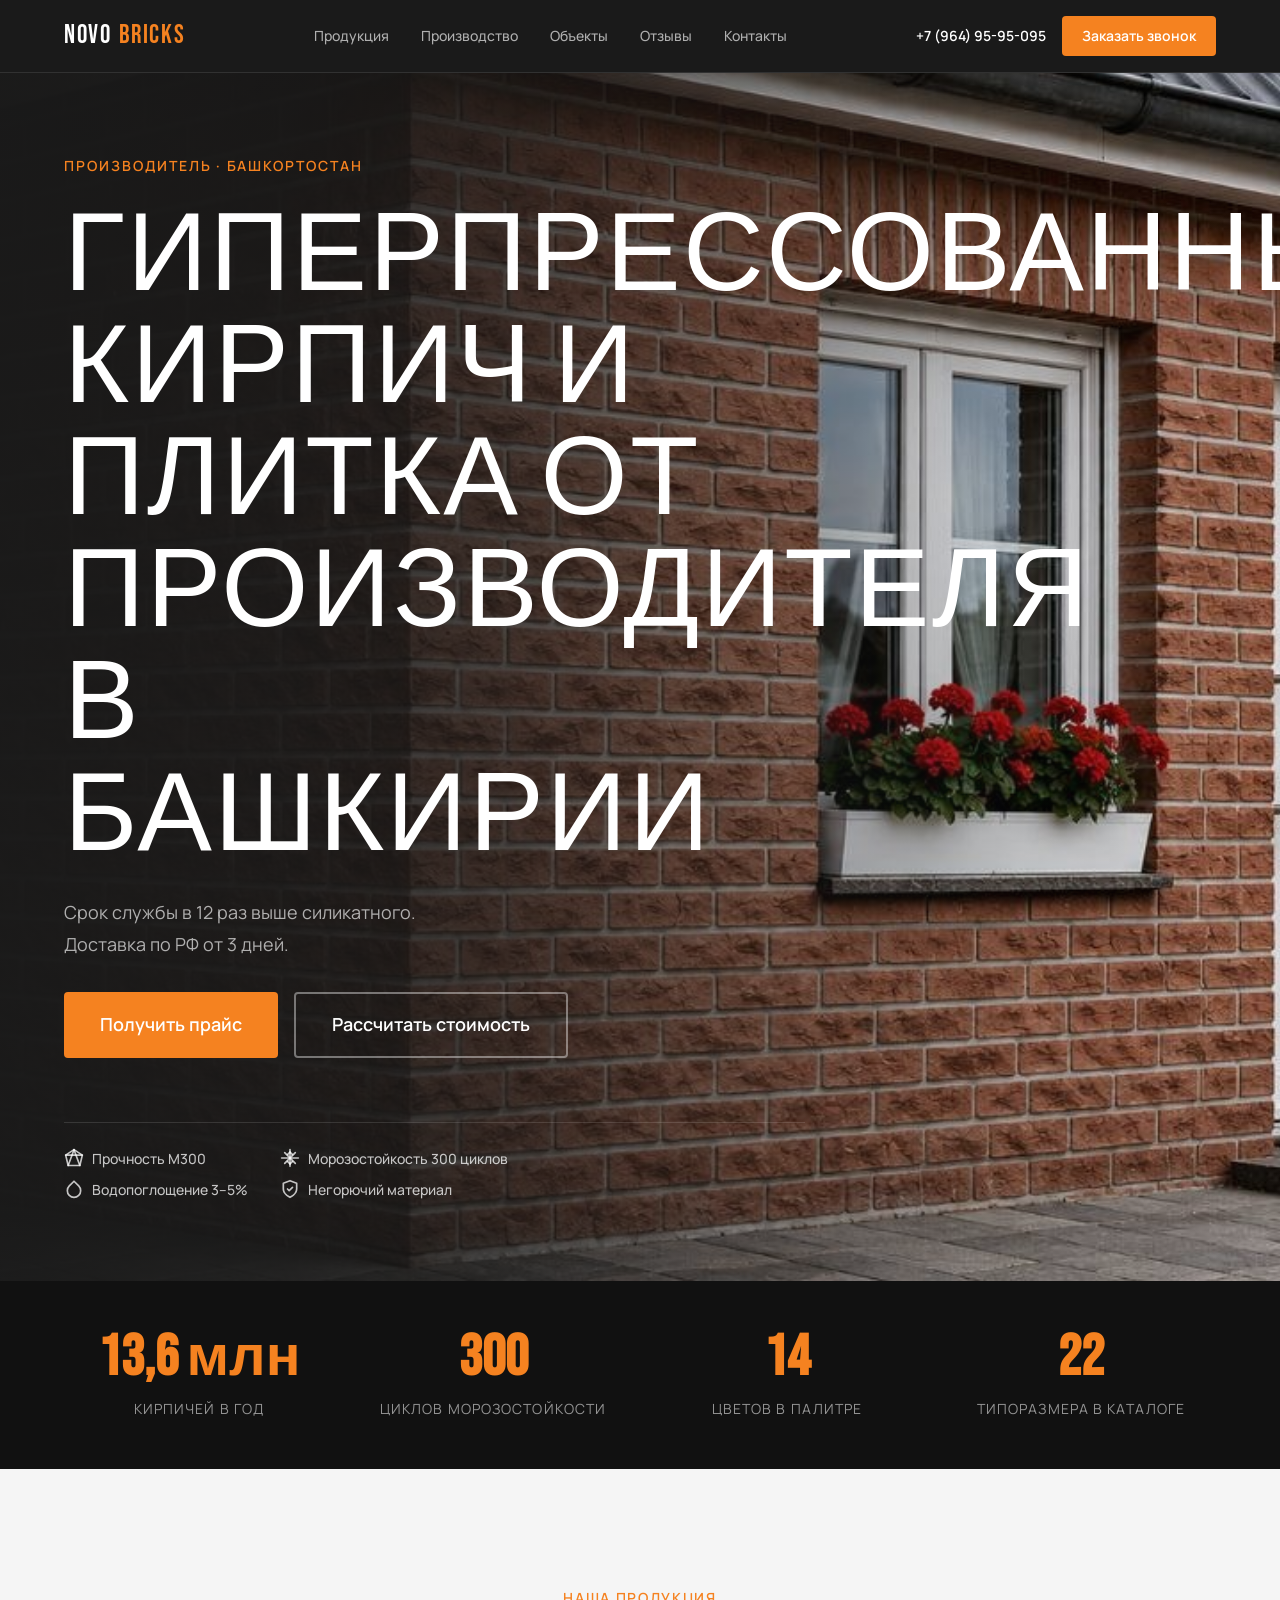
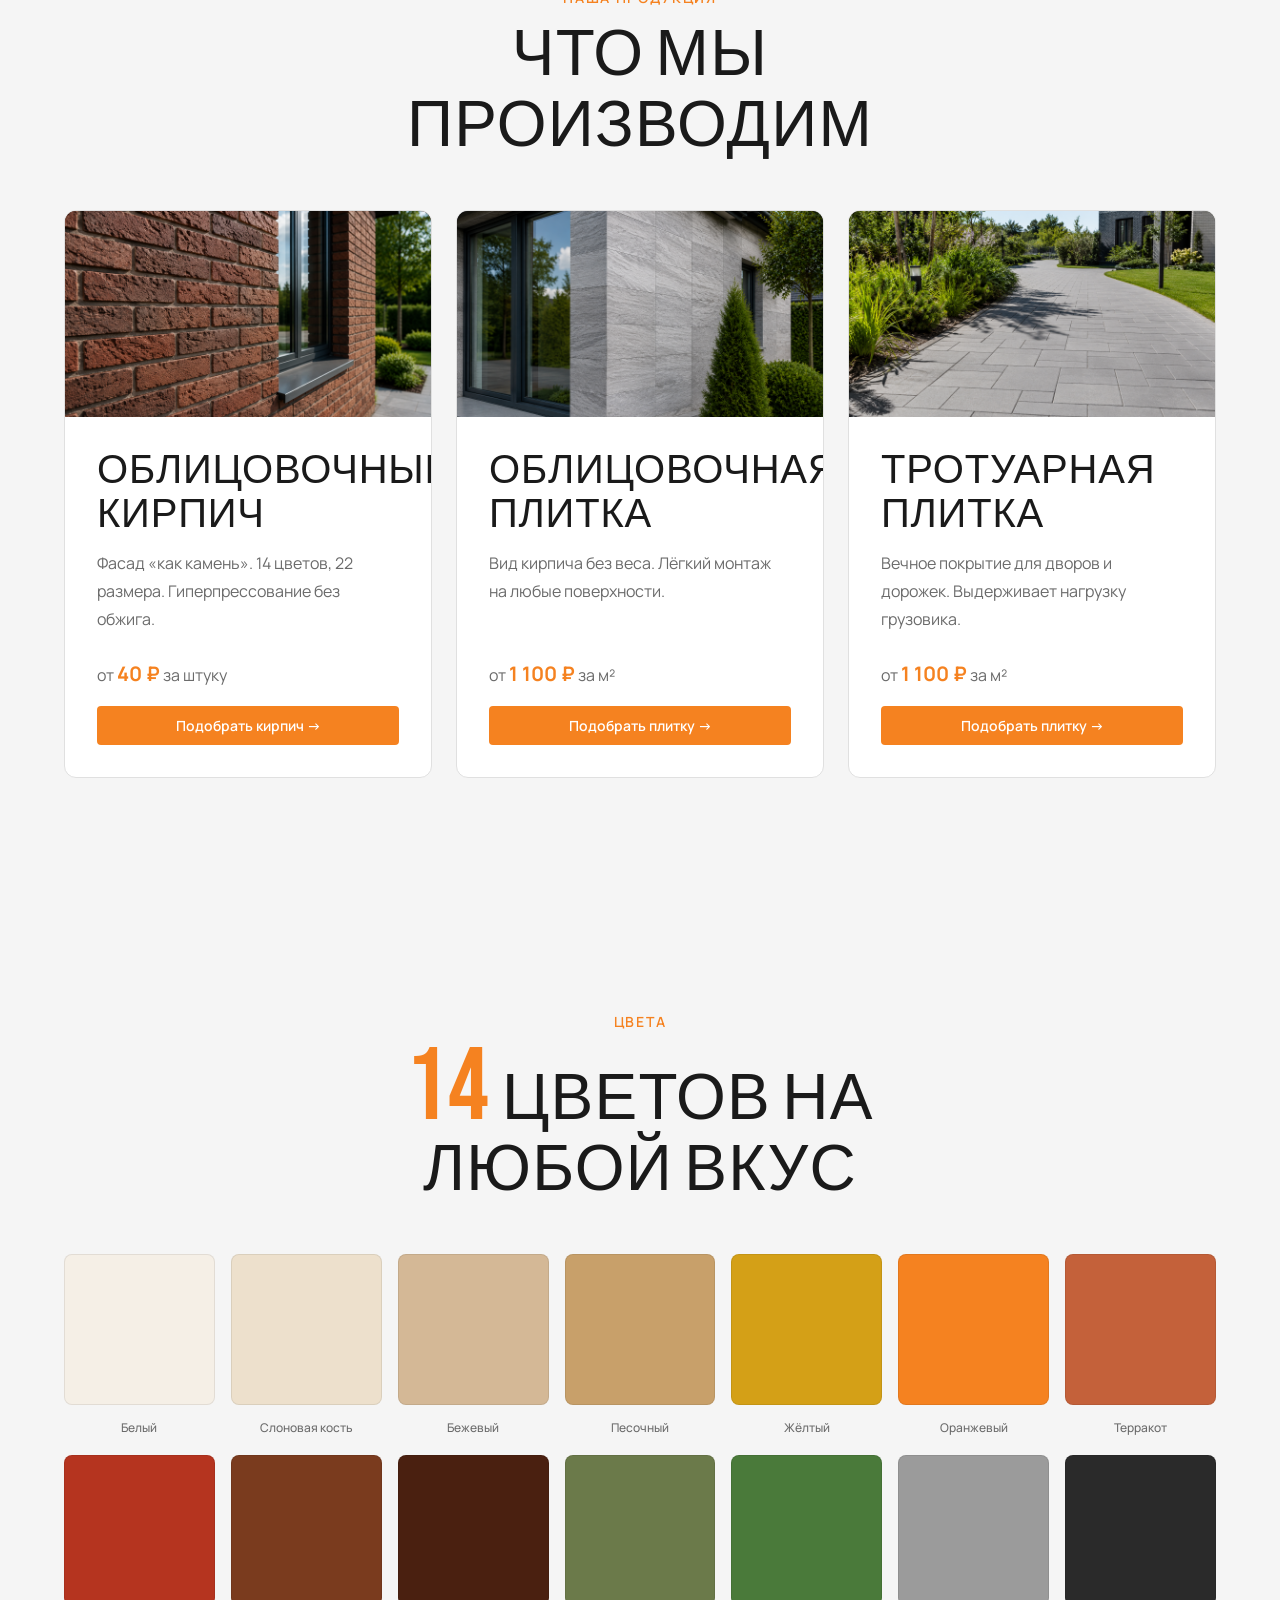
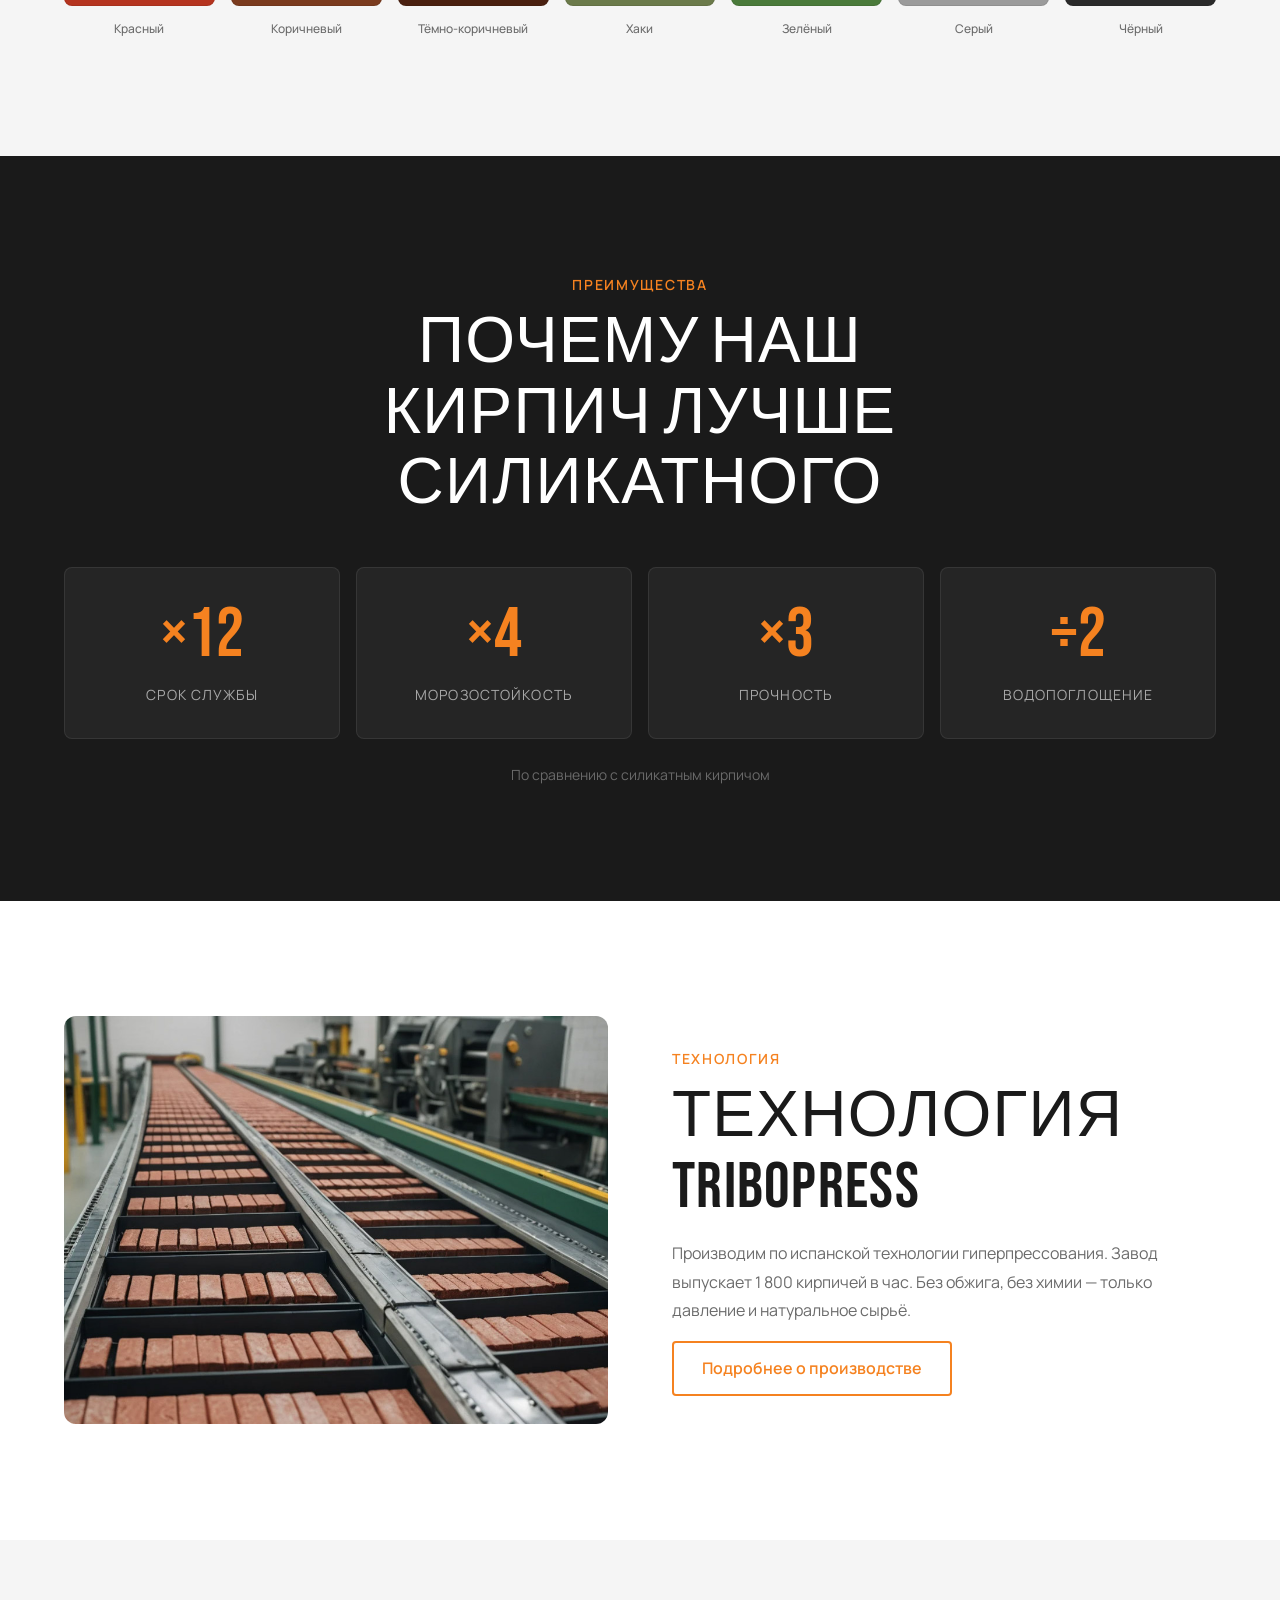
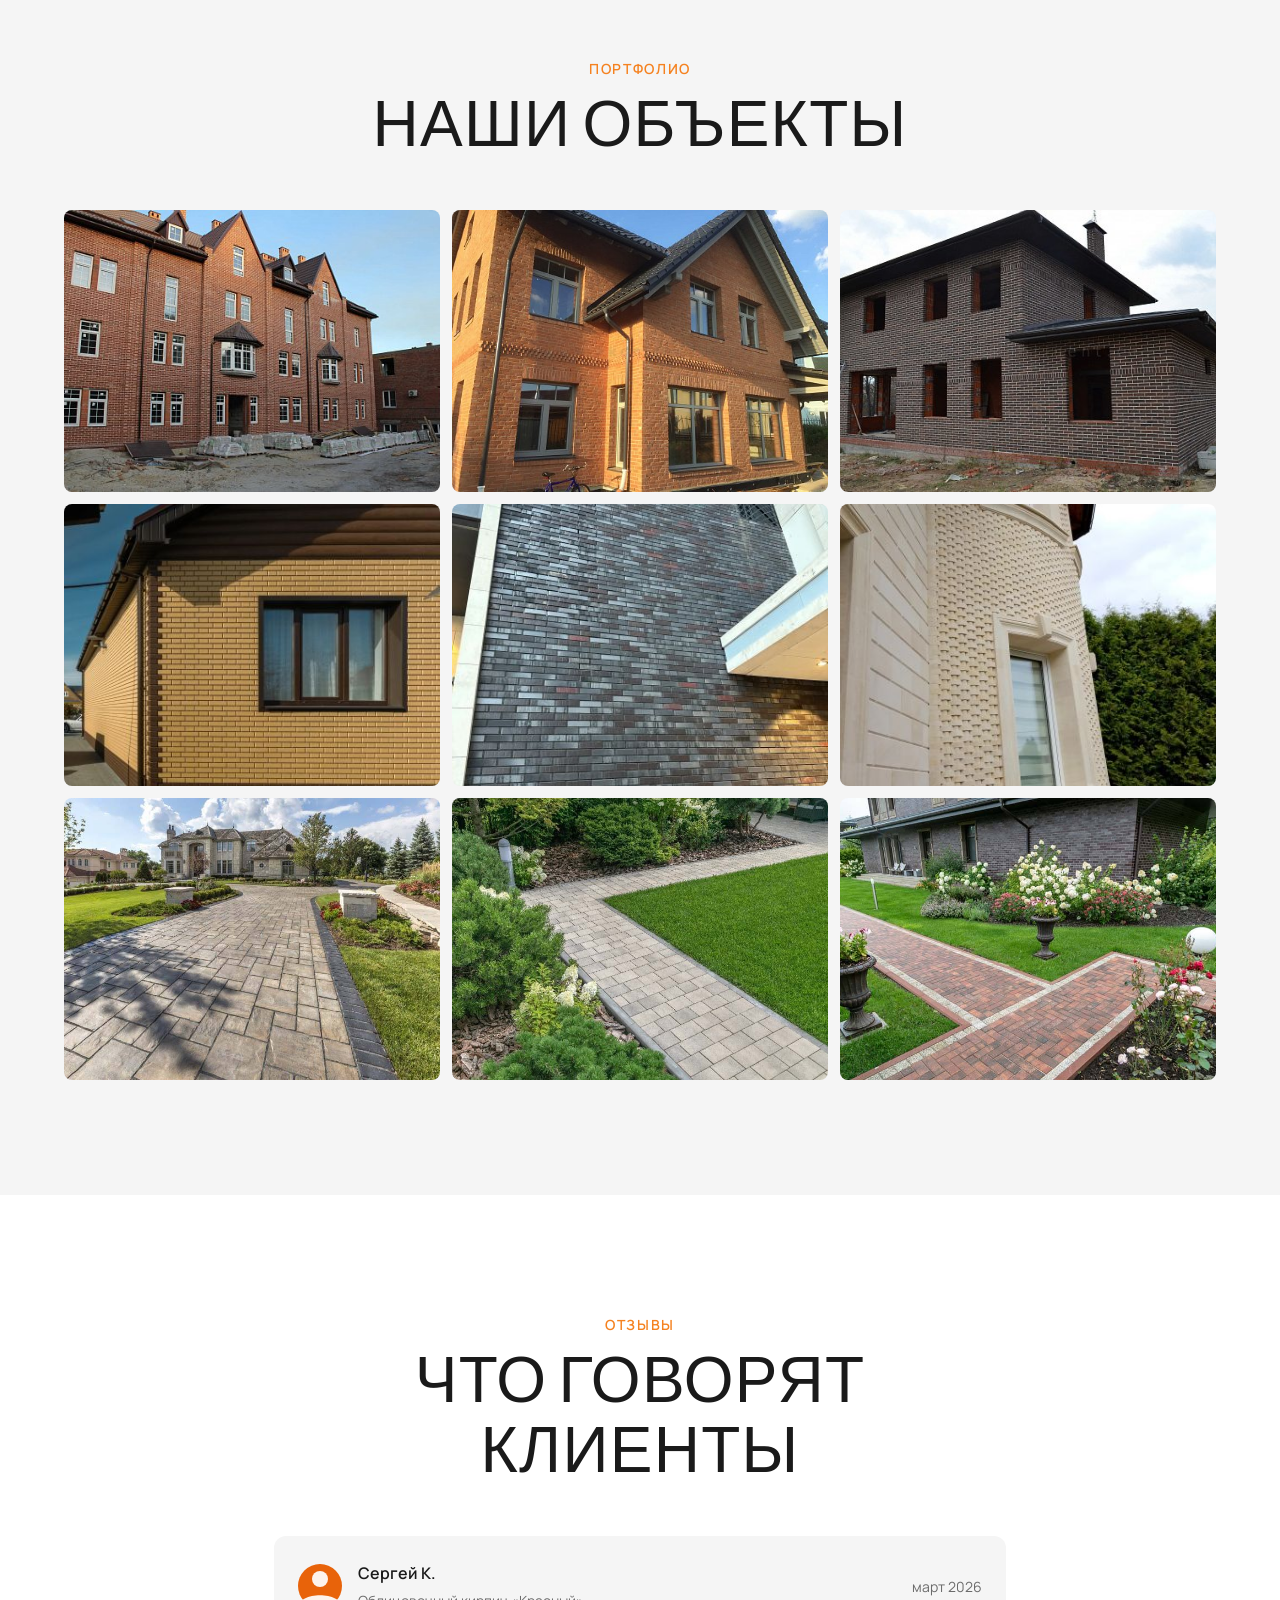
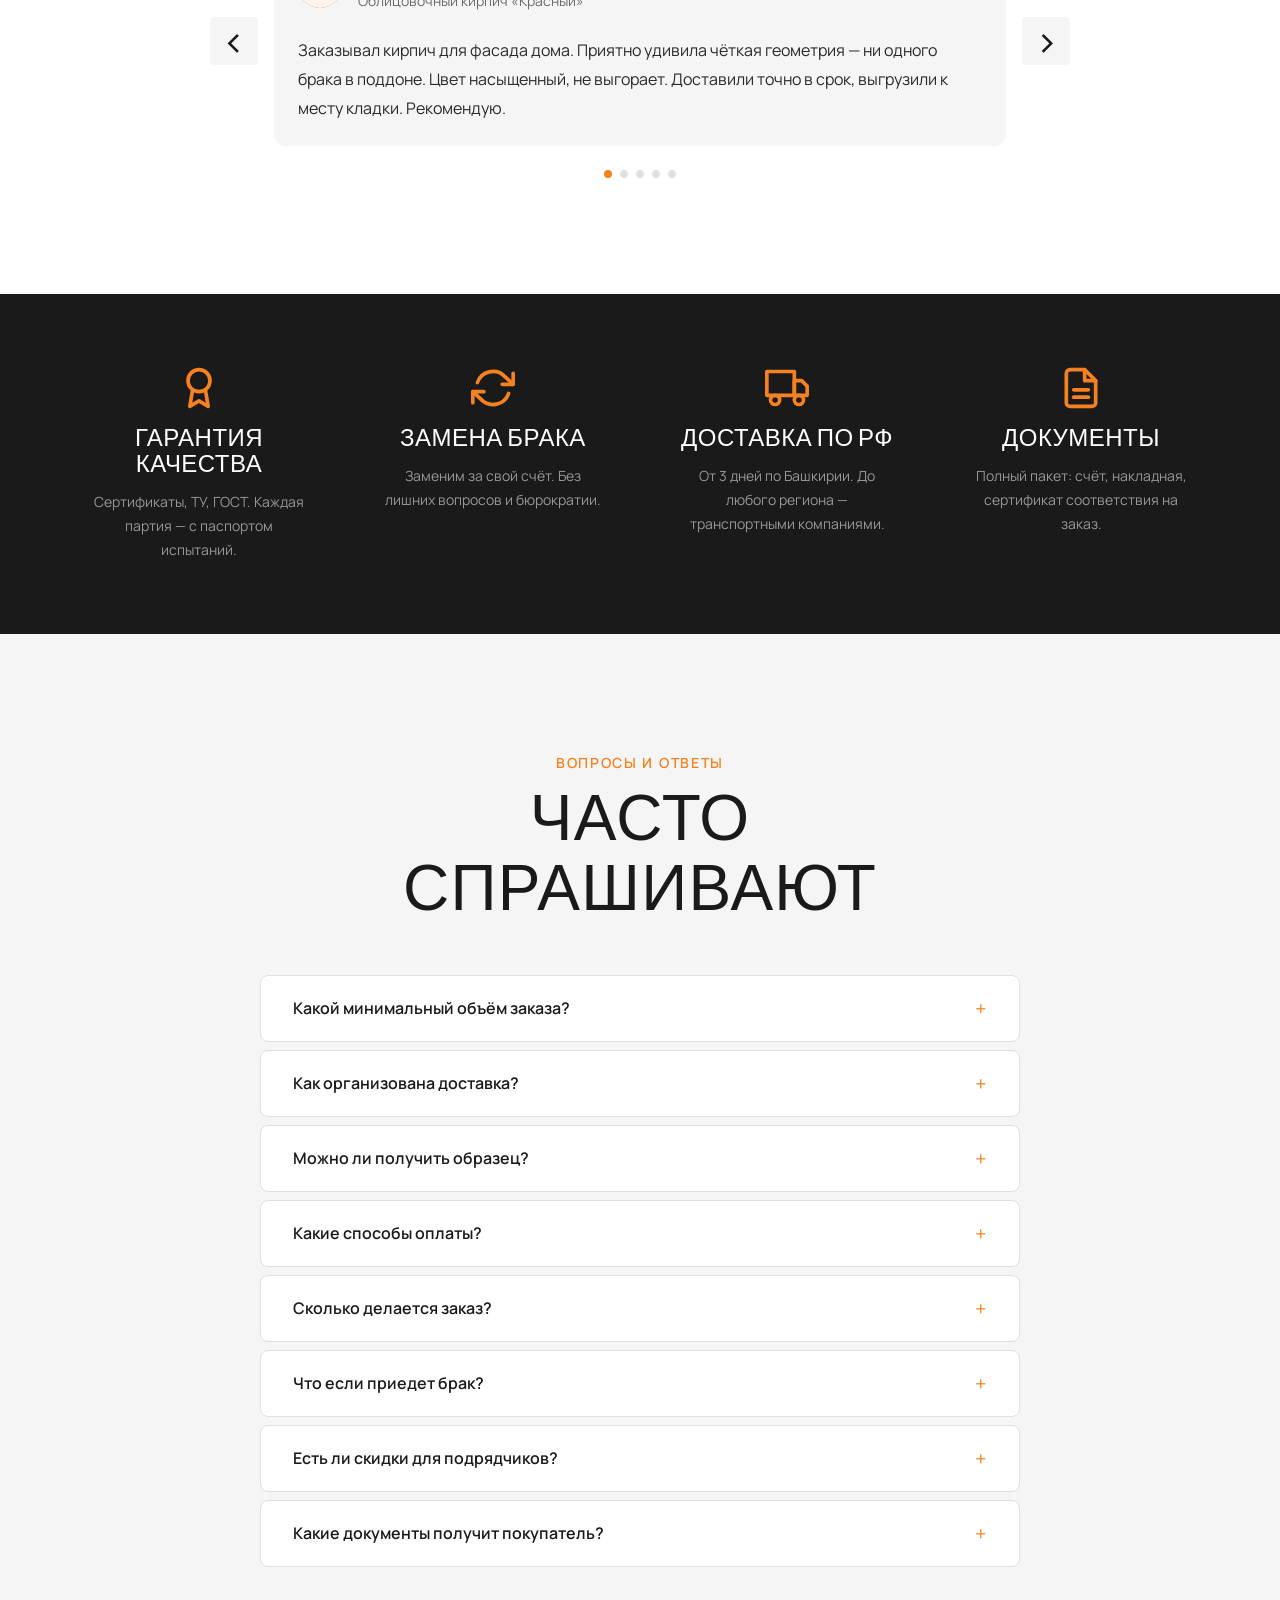
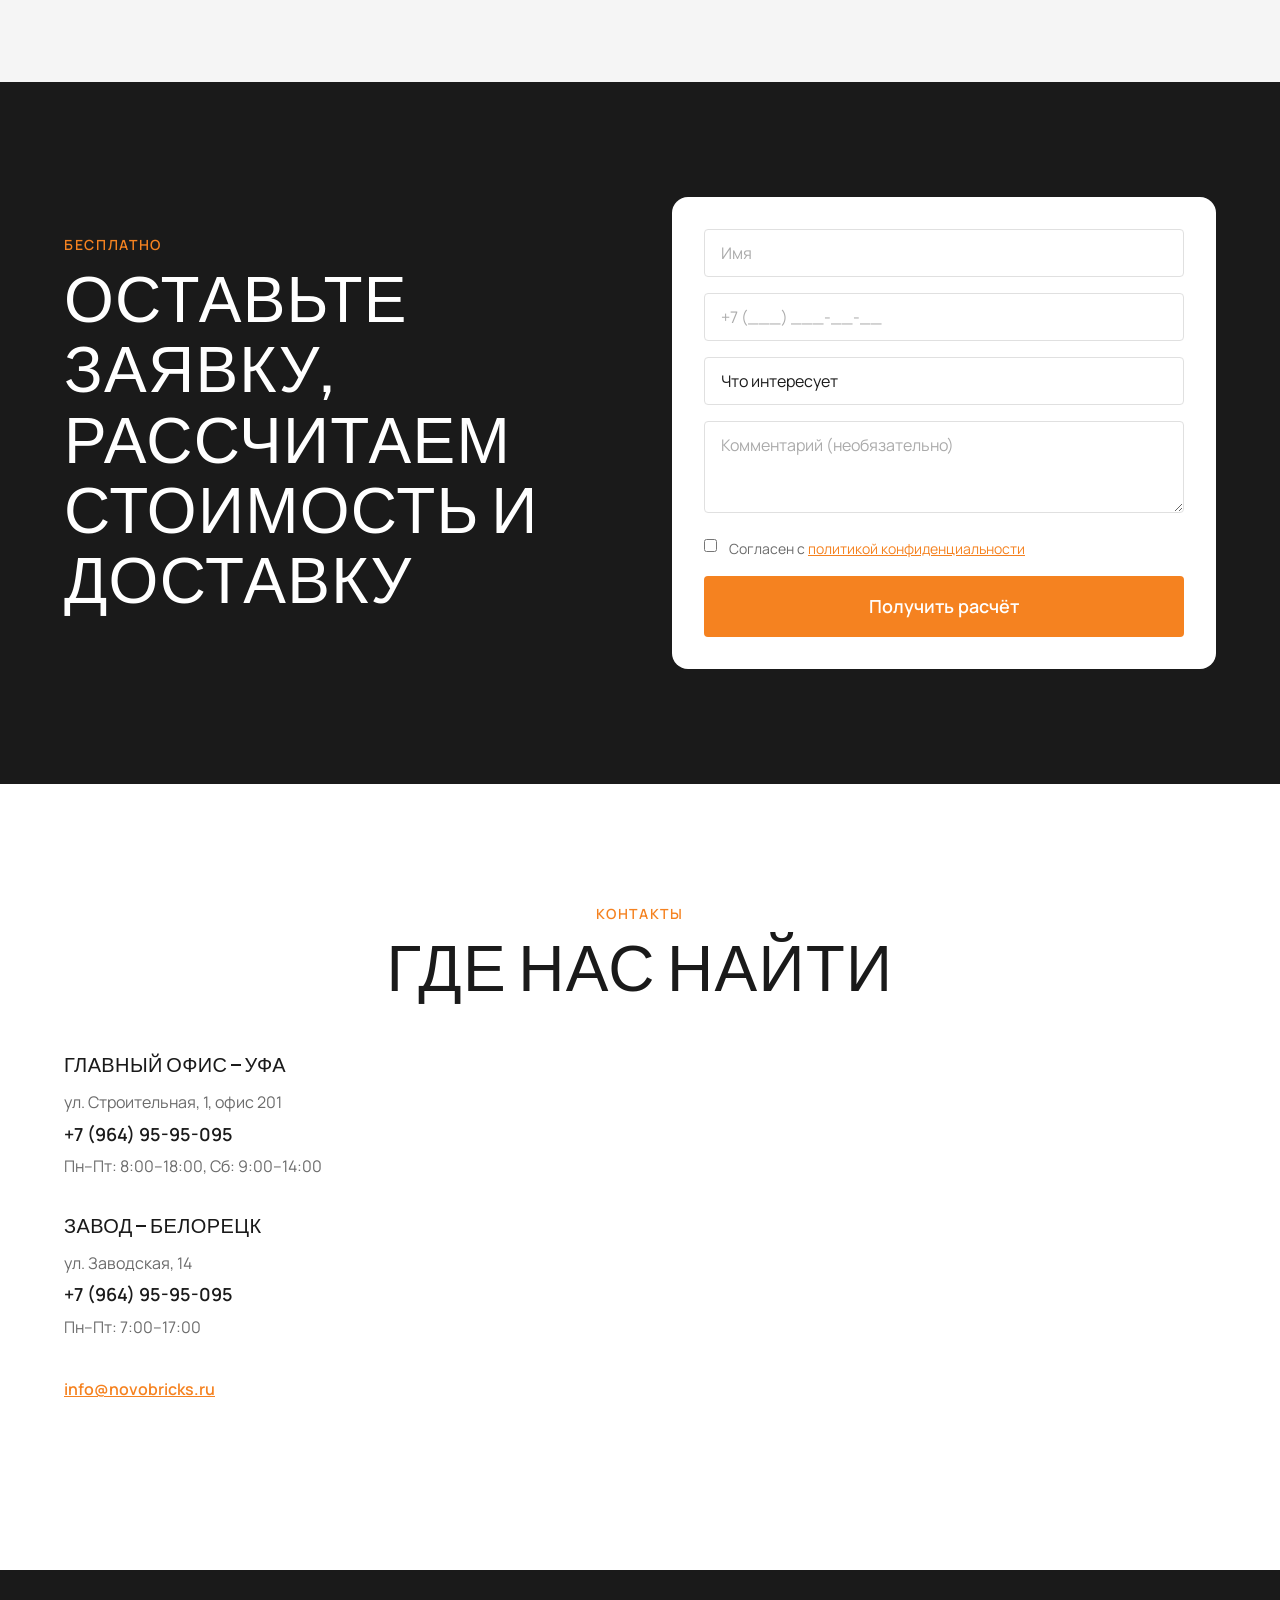
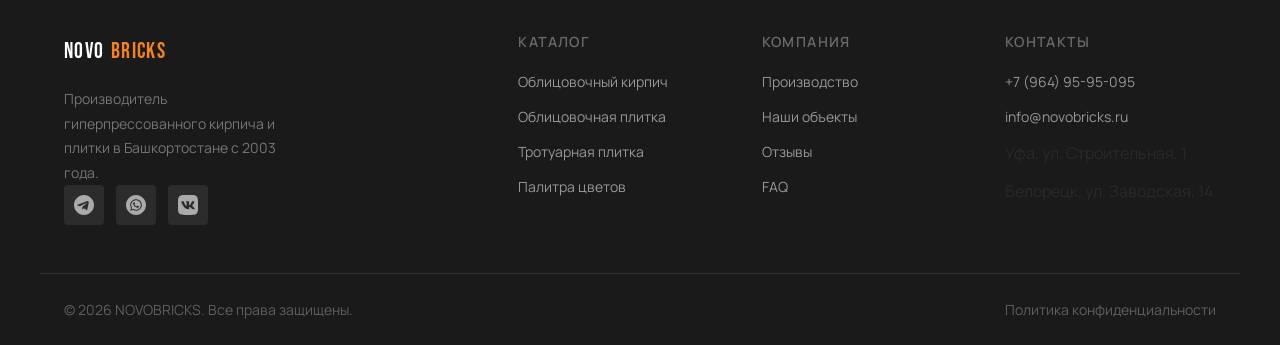
==== index.html @ 7ea52837 "feat: add full site with Telegram lead integration - Main landing page (index.html) with hero, FAQ, " ====
<!DOCTYPE html>
<html lang="ru">
<head>
  <meta charset="UTF-8" />
  <meta name="viewport" content="width=device-width, initial-scale=1.0" />
  <title>NovoBricks — Гиперпрессованный кирпич и плитка из Башкирии</title>
  <meta name="description" content="Производство гиперпрессованного кирпича и плитки в Башкирии. Срок службы в 12 раз выше силикатного. Доставка по РФ от 3 дней." />
  <link rel="preconnect" href="https://fonts.googleapis.com" />
  <link rel="preconnect" href="https://fonts.gstatic.com" crossorigin />
  <link href="https://fonts.googleapis.com/css2?family=Bebas+Neue&family=Manrope:wght@400;500;600;700&display=swap" rel="stylesheet" />
  <link rel="stylesheet" href="css/style.css" />
</head>
<body>

<!-- ═══════════════════════════════════════
     MODAL: Заказать звонок
═══════════════════════════════════════ -->
<div class="modal" id="modal" role="dialog" aria-modal="true" aria-label="Заказать звонок">
  <div class="modal__overlay" id="modalOverlay"></div>
  <div class="modal__box">
    <button class="modal__close" id="modalClose" aria-label="Закрыть">✕</button>
    <h2 class="modal__title">Заказать звонок</h2>
    <p class="modal__sub">Перезвоним в течение 30 минут</p>
    <form class="modal__form" id="modalForm">
      <div class="form-group">
        <input type="text" class="form-input" name="name" placeholder="Ваше имя" required />
      </div>
      <div class="form-group">
        <input type="tel" class="form-input js-phone-mask" name="phone" placeholder="+7 (___) ___-__-__" required />
      </div>
      <div class="form-group">
        <textarea class="form-input form-textarea" name="comment" rows="3" placeholder="Комментарий (необязательно)"></textarea>
      </div>
      <button type="submit" class="btn btn--primary btn--full">Перезвоните мне</button>
    </form>
    <div class="modal__success hidden" id="modalSuccess">
      <div class="modal__success-icon">✅</div>
      <p>Заявка принята! Перезвоним в течение часа.</p>
    </div>
  </div>
</div>

<!-- ═══════════════════════════════════════
     LIGHTBOX
═══════════════════════════════════════ -->
<div class="lightbox hidden" id="lightbox">
  <div class="lightbox__overlay" id="lightboxOverlay"></div>
  <div class="lightbox__inner">
    <button class="lightbox__close" id="lightboxClose">✕</button>
    <button class="lightbox__arrow lightbox__arrow--prev" id="lightboxPrev">&#8249;</button>
    <div class="lightbox__stage">
      <div class="lightbox__img" id="lightboxImg"></div>
      <p class="lightbox__caption" id="lightboxCaption"></p>
    </div>
    <button class="lightbox__arrow lightbox__arrow--next" id="lightboxNext">&#8250;</button>
  </div>
</div>

<!-- ═══════════════════════════════════════
     БЛОК 1. ШАПКА
═══════════════════════════════════════ -->
<header class="header" id="header">
  <div class="container header__inner">
    <a href="index.html" class="logo">NOVO <span class="logo__accent">BRICKS</span></a>
    <nav class="nav" id="nav">
      <a href="#products"   class="nav__link">Продукция</a>
      <a href="#production" class="nav__link">Производство</a>
      <a href="#objects"    class="nav__link">Объекты</a>
      <a href="#reviews"    class="nav__link">Отзывы</a>
      <a href="#contacts"   class="nav__link">Контакты</a>
    </nav>
    <div class="header__right">
      <a href="tel:+79649595095" class="header__tel">+7 (964) 95-95-095</a>
      <button class="btn btn--primary btn--sm js-open-modal">Заказать звонок</button>
    </div>
    <button class="burger" id="burger" aria-label="Меню" aria-expanded="false">
      <span></span><span></span><span></span>
    </button>
  </div>
</header>

<main>

<!-- ═══════════════════════════════════════
     БЛОК 2. ПЕРВЫЙ ЭКРАН
═══════════════════════════════════════ -->
<section class="hero" id="home">
  <div class="hero__photo"></div>
  <div class="hero__bg"></div>
  <div class="container">
    <div class="hero__content">
      <p class="hero__label">Производитель · Башкортостан</p>
      <h1 class="hero__title">Гиперпрессованный кирпич и плитка от производителя в Башкирии</h1>
      <p class="hero__desc">Срок службы в 12 раз выше силикатного.<br>Доставка по РФ от 3 дней.</p>
      <div class="hero__actions">
        <button class="btn btn--primary btn--lg js-open-modal">Получить прайс</button>
        <a href="#lead" class="btn btn--ghost btn--lg">Рассчитать стоимость</a>
      </div>
      <div class="hero__facts">
        <div class="hero__fact">
          <span class="hero__fact-icon"><svg class="icon-anim icon-strength" viewBox="0 0 24 24" fill="none" stroke="currentColor" stroke-width="2" stroke-linecap="round" stroke-linejoin="round"><polygon points="12 2 22 8.5 19 21 5 21 2 8.5"/><line x1="2" y1="8.5" x2="22" y2="8.5"/><line x1="12" y1="2" x2="5" y2="21"/><line x1="12" y1="2" x2="19" y2="21"/></svg></span>
          <span>Прочность М300</span>
        </div>
        <div class="hero__fact">
          <span class="hero__fact-icon"><svg class="icon-anim icon-snow" viewBox="0 0 24 24" fill="none" stroke="currentColor" stroke-width="2" stroke-linecap="round"><line x1="12" y1="2" x2="12" y2="22"/><line x1="2" y1="12" x2="22" y2="12"/><line x1="5.64" y1="5.64" x2="18.36" y2="18.36"/><line x1="18.36" y1="5.64" x2="5.64" y2="18.36"/><polyline points="12 5 9 8"/><polyline points="12 5 15 8"/><polyline points="12 19 9 16"/><polyline points="12 19 15 16"/></svg></span>
          <span>Морозостойкость 300 циклов</span>
        </div>
        <div class="hero__fact">
          <span class="hero__fact-icon"><svg class="icon-anim icon-drop" viewBox="0 0 24 24" fill="none" stroke="currentColor" stroke-width="2" stroke-linecap="round" stroke-linejoin="round"><path d="M12 2.69l5.66 5.66a8 8 0 1 1-11.31 0z"/></svg></span>
          <span>Водопоглощение 3–5%</span>
        </div>
        <div class="hero__fact">
          <span class="hero__fact-icon"><svg class="icon-anim icon-shield" viewBox="0 0 24 24" fill="none" stroke="currentColor" stroke-width="2" stroke-linecap="round" stroke-linejoin="round"><path d="M12 22s8-4 8-10V5l-8-3-8 3v7c0 6 8 10 8 10z"/><polyline points="9 12 11 14 15 10"/></svg></span>
          <span>Негорючий материал</span>
        </div>
      </div>
    </div>
  </div>
</section>

<!-- ═══════════════════════════════════════
     БЛОК 3. ЦИФРЫ КОМПАНИИ
═══════════════════════════════════════ -->
<section class="stats-dark">
  <div class="container stats-dark__grid">
    <div class="stat-item">
      <strong>13,6 млн</strong>
      <span>кирпичей в год</span>
    </div>
    <div class="stat-item">
      <strong>300</strong>
      <span>циклов морозостойкости</span>
    </div>
    <div class="stat-item">
      <strong>14</strong>
      <span>цветов в палитре</span>
    </div>
    <div class="stat-item">
      <strong>22</strong>
      <span>типоразмера в каталоге</span>
    </div>
  </div>
</section>

<!-- ═══════════════════════════════════════
     БЛОК 4. НАША ПРОДУКЦИЯ
═══════════════════════════════════════ -->
<section class="products section" id="products">
  <div class="container">
    <div class="section__head">
      <p class="section__label">Наша продукция</p>
      <h2 class="section__title">Что мы производим</h2>
    </div>
    <div class="products__grid products__grid--3">

      <div class="product-card">
        <div class="product-card__image product-card__image--brick"></div>
        <div class="product-card__body">
          <h3 class="product-card__title">Облицовочный кирпич</h3>
          <p class="product-card__desc">Фасад «как камень». 14 цветов, 22 размера. Гиперпрессование без обжига.</p>
          <p class="product-card__price">от <strong>40 ₽</strong> за штуку</p>
          <a href="brick-quiz.html" class="btn btn--primary btn--sm">Подобрать кирпич →</a>
        </div>
      </div>

      <div class="product-card">
        <div class="product-card__image product-card__image--tile"></div>
        <div class="product-card__body">
          <h3 class="product-card__title">Облицовочная плитка</h3>
          <p class="product-card__desc">Вид кирпича без веса. Лёгкий монтаж на любые поверхности.</p>
          <p class="product-card__price">от <strong>1 100 ₽</strong> за м²</p>
          <a href="tile-quiz.html" class="btn btn--primary btn--sm">Подобрать плитку →</a>
        </div>
      </div>

      <div class="product-card">
        <div class="product-card__image product-card__image--paving"></div>
        <div class="product-card__body">
          <h3 class="product-card__title">Тротуарная плитка</h3>
          <p class="product-card__desc">Вечное покрытие для дворов и дорожек. Выдерживает нагрузку грузовика.</p>
          <p class="product-card__price">от <strong>1 100 ₽</strong> за м²</p>
          <a href="tile-quiz.html" class="btn btn--primary btn--sm">Подобрать плитку →</a>
        </div>
      </div>

    </div>
  </div>
</section>

<!-- ═══════════════════════════════════════
     БЛОК 5. ПАЛИТРА
═══════════════════════════════════════ -->
<section class="palette section">
  <div class="container">
    <div class="section__head">
      <p class="section__label">Цвета</p>
      <h2 class="section__title"><span class="palette__num">14</span> цветов на любой вкус</h2>
    </div>
    <div class="palette__grid">
      <div class="swatch"><div class="swatch__color" style="background:#F5EFE6"></div><span>Белый</span></div>
      <div class="swatch"><div class="swatch__color" style="background:#EDE0CC"></div><span>Слоновая кость</span></div>
      <div class="swatch"><div class="swatch__color" style="background:#D4B896"></div><span>Бежевый</span></div>
      <div class="swatch"><div class="swatch__color" style="background:#C8A06A"></div><span>Песочный</span></div>
      <div class="swatch"><div class="swatch__color" style="background:#D4A017"></div><span>Жёлтый</span></div>
      <div class="swatch"><div class="swatch__color" style="background:#F58220"></div><span>Оранжевый</span></div>
      <div class="swatch"><div class="swatch__color" style="background:#C4613A"></div><span>Терракот</span></div>
      <div class="swatch"><div class="swatch__color" style="background:#B5341F"></div><span>Красный</span></div>
      <div class="swatch"><div class="swatch__color" style="background:#7A3B1E"></div><span>Коричневый</span></div>
      <div class="swatch"><div class="swatch__color" style="background:#4A2010"></div><span>Тёмно-коричневый</span></div>
      <div class="swatch"><div class="swatch__color" style="background:#6B7A4A"></div><span>Хаки</span></div>
      <div class="swatch"><div class="swatch__color" style="background:#4A7A3A"></div><span>Зелёный</span></div>
      <div class="swatch"><div class="swatch__color" style="background:#9B9B9B"></div><span>Серый</span></div>
      <div class="swatch"><div class="swatch__color" style="background:#2A2A2A"></div><span>Чёрный</span></div>
    </div>
  </div>
</section>

<!-- ═══════════════════════════════════════
     БЛОК 6. СРАВНЕНИЕ С СИЛИКАТНЫМ
═══════════════════════════════════════ -->
<section class="comparison">
  <div class="container">
    <div class="section__head">
      <p class="section__label section__label--light">Преимущества</p>
      <h2 class="section__title section__title--light">Почему наш кирпич лучше силикатного</h2>
    </div>
    <div class="comparison__grid">
      <div class="comparison__card">
        <span class="comparison__mult">×12</span>
        <span class="comparison__label">срок службы</span>
      </div>
      <div class="comparison__card">
        <span class="comparison__mult">×4</span>
        <span class="comparison__label">морозостойкость</span>
      </div>
      <div class="comparison__card">
        <span class="comparison__mult">×3</span>
        <span class="comparison__label">прочность</span>
      </div>
      <div class="comparison__card">
        <span class="comparison__mult">÷2</span>
        <span class="comparison__label">водопоглощение</span>
      </div>
    </div>
    <p class="comparison__note">По сравнению с силикатным кирпичом</p>
  </div>
</section>

<!-- ═══════════════════════════════════════
     БЛОК 7. ПРОИЗВОДСТВО
═══════════════════════════════════════ -->
<section class="production section" id="production">
  <div class="container production__inner">
    <div class="production__image"></div>
    <div class="production__content">
      <p class="section__label">Технология</p>
      <h2 class="section__title">Технология TRIBOPRESS</h2>
      <p class="production__text">Производим по испанской технологии гиперпрессования. Завод выпускает 1 800 кирпичей в час. Без обжига, без химии — только давление и натуральное сырьё.</p>
      <div class="production__more hidden" id="productionMore">
        <p class="production__text">Гиперпрессование — метод, при котором смесь цемента, отсева и пигмента спрессовывается под давлением до 30 МПа. Результат: плотная, однородная структура без пор и трещин. Такой кирпич не впитывает влагу, не выцветает и сохраняет геометрию на протяжении всего срока эксплуатации.</p>
        <p class="production__text">Наш завод в Белорецке работает в две смены. Сырьё — местный известняк и гранитный отсев. Пигменты — немецкие, UV-стойкие, не выгорают на солнце.</p>
      </div>
      <button class="btn btn--outline" id="productionToggle">Подробнее о производстве</button>
    </div>
  </div>
</section>

<!-- ═══════════════════════════════════════
     БЛОК 8. НАШИ ОБЪЕКТЫ
═══════════════════════════════════════ -->
<section class="gallery section" id="objects">
  <div class="container">
    <div class="section__head">
      <p class="section__label">Портфолио</p>
      <h2 class="section__title">Наши объекты</h2>
    </div>
    <div class="gallery__grid">
      <div class="gallery__item" data-index="0" data-caption="Жилой дом, Уфа — Кирпич «Красный»"            style="background-image:url('images/Портфолио/кирпич1.jpg')"></div>
      <div class="gallery__item" data-index="1" data-caption="Коттедж, Белорецк — Кирпич «Коричневый»"      style="background-image:url('images/Портфолио/кирпич2.jpg')"></div>
      <div class="gallery__item" data-index="2" data-caption="ТЦ, Стерлитамак — Кирпич «Серый»"            style="background-image:url('images/Портфолио/кирпич3.jpg')"></div>
      <div class="gallery__item" data-index="3" data-caption="Частный дом, Нефтекамск — Облицовочная плитка" style="background-image:url('images/Портфолио/оплитка1.jpg')"></div>
      <div class="gallery__item" data-index="4" data-caption="Забор и ворота, Уфа — Облицовочная плитка"   style="background-image:url('images/Портфолио/оплитка2.jpg')"></div>
      <div class="gallery__item" data-index="5" data-caption="Баня и беседка, Белебей — Облицовочная плитка" style="background-image:url('images/Портфолио/оплитка3.jpg')"></div>
      <div class="gallery__item" data-index="6" data-caption="Детский сад, Салават — Тротуарная плитка"    style="background-image:url('images/Портфолио/плитка1.jpg')"></div>
      <div class="gallery__item" data-index="7" data-caption="Дорожки и патио, Уфа — Тротуарная плитка"   style="background-image:url('images/Портфолио/плитка2.jpg')"></div>
      <div class="gallery__item" data-index="8" data-caption="Бизнес-центр, Уфа — Тротуарная плитка"      style="background-image:url('images/Портфолио/плитка3.jpg')"></div>
    </div>
  </div>
</section>

<!-- ═══════════════════════════════════════
     БЛОК 9. ОТЗЫВЫ
═══════════════════════════════════════ -->
<section class="reviews section" id="reviews">
  <div class="container">
    <div class="section__head">
      <p class="section__label">Отзывы</p>
      <h2 class="section__title">Что говорят клиенты</h2>
    </div>
    <div class="reviews__wrap">
      <button class="reviews__arrow reviews__arrow--prev" id="reviewPrev" aria-label="Предыдущий">&#8249;</button>
      <div class="reviews__viewport">
        <div class="reviews__track" id="reviewsTrack">

          <div class="review-card">
            <div class="review-card__top">
              <div class="review-card__avatar" style="background:#E8630A">
                <svg viewBox="0 0 44 44" fill="none" xmlns="http://www.w3.org/2000/svg" width="44" height="44"><circle cx="22" cy="15" r="8" fill="rgba(255,255,255,0.92)"/><path d="M0 44 C0 27 44 27 44 44 Z" fill="rgba(255,255,255,0.92)"/></svg>
              </div>
              <div>
                <strong class="review-card__name">Сергей К.</strong>
                <span class="review-card__product">Облицовочный кирпич «Красный»</span>
              </div>
              <span class="review-card__date">март 2026</span>
            </div>
            <p class="review-card__text">Заказывал кирпич для фасада дома. Приятно удивила чёткая геометрия — ни одного брака в поддоне. Цвет насыщенный, не выгорает. Доставили точно в срок, выгрузили к месту кладки. Рекомендую.</p>
          </div>

          <div class="review-card">
            <div class="review-card__top">
              <div class="review-card__avatar" style="background:#7C3AED">
                <svg viewBox="0 0 44 44" fill="none" xmlns="http://www.w3.org/2000/svg" width="44" height="44"><circle cx="22" cy="15" r="8" fill="rgba(255,255,255,0.92)"/><path d="M0 44 C0 27 44 27 44 44 Z" fill="rgba(255,255,255,0.92)"/></svg>
              </div>
              <div>
                <strong class="review-card__name">Анна М.</strong>
                <span class="review-card__product">Облицовочная плитка</span>
              </div>
              <span class="review-card__date">февраль 2026</span>
            </div>
            <p class="review-card__text">Делала ремонт на кухне, хотела вид кирпичной кладки. Менеджер помог подобрать цвет по фото интерьера. Плитка лёгкая, клеится отлично. Результатом очень довольна — все гости думают, что это настоящий кирпич.</p>
          </div>

          <div class="review-card">
            <div class="review-card__top">
              <div class="review-card__avatar" style="background:#047857">
                <svg viewBox="0 0 44 44" fill="none" xmlns="http://www.w3.org/2000/svg" width="44" height="44"><circle cx="22" cy="15" r="8" fill="rgba(255,255,255,0.92)"/><path d="M0 44 C0 27 44 27 44 44 Z" fill="rgba(255,255,255,0.92)"/></svg>
              </div>
              <div>
                <strong class="review-card__name">Дмитрий П.</strong>
                <span class="review-card__product">Тротуарная плитка</span>
              </div>
              <span class="review-card__date">январь 2026</span>
            </div>
            <p class="review-card__text">Уложили тротуарную плитку вокруг загородного дома. Пережила зиму отлично — ни одной трещины после 30-градусных морозов. Качество на уровне, цена разумная. Уже рекомендовал соседям.</p>
          </div>

          <div class="review-card">
            <div class="review-card__top">
              <div class="review-card__avatar" style="background:#BE123C">
                <svg viewBox="0 0 44 44" fill="none" xmlns="http://www.w3.org/2000/svg" width="44" height="44"><circle cx="22" cy="15" r="8" fill="rgba(255,255,255,0.92)"/><path d="M0 44 C0 27 44 27 44 44 Z" fill="rgba(255,255,255,0.92)"/></svg>
              </div>
              <div>
                <strong class="review-card__name">Ирина С.</strong>
                <span class="review-card__product">Кирпич «Серый» для забора</span>
              </div>
              <span class="review-card__date">декабрь 2025</span>
            </div>
            <p class="review-card__text">Строили забор вокруг участка. Взяли серый кирпич — смотрится очень современно. Геометрия идеальная, шов получается ровным. Мастер сказал, что с таким кирпичом работать одно удовольствие.</p>
          </div>

          <div class="review-card">
            <div class="review-card__top">
              <div class="review-card__avatar" style="background:#1D4ED8">
                <svg viewBox="0 0 44 44" fill="none" xmlns="http://www.w3.org/2000/svg" width="44" height="44"><circle cx="22" cy="15" r="8" fill="rgba(255,255,255,0.92)"/><path d="M0 44 C0 27 44 27 44 44 Z" fill="rgba(255,255,255,0.92)"/></svg>
              </div>
              <div>
                <strong class="review-card__name">Вадим Н.</strong>
                <span class="review-card__product">Кирпич «Бежевый» для коттеджа</span>
              </div>
              <span class="review-card__date">ноябрь 2025</span>
            </div>
            <p class="review-card__text">Строю коттедж два года, выбирал кирпич долго. Остановился на NovoBricks после того, как взял образцы. Разница с обычным силикатным ощутима сразу. Заказал 40 000 штук, доставили в три рейса, всё чётко.</p>
          </div>

        </div>
      </div>
      <button class="reviews__arrow reviews__arrow--next" id="reviewNext" aria-label="Следующий">&#8250;</button>
    </div>
    <div class="reviews__dots" id="reviewDots"></div>
  </div>
</section>

<!-- ═══════════════════════════════════════
     БЛОК 10. ГАРАНТИИ
═══════════════════════════════════════ -->
<section class="guarantees">
  <div class="container guarantees__grid">
    <div class="guarantee-item">
      <span class="guarantee-item__icon"><svg class="icon-anim icon-award" viewBox="0 0 24 24" fill="none" stroke="currentColor" stroke-width="2" stroke-linecap="round" stroke-linejoin="round"><circle cx="12" cy="8" r="6"/><path d="M15.477 12.89L17 22l-5-3-5 3 1.523-9.11"/></svg></span>
      <h3>Гарантия качества</h3>
      <p>Сертификаты, ТУ, ГОСТ. Каждая партия — с паспортом испытаний.</p>
    </div>
    <div class="guarantee-item">
      <span class="guarantee-item__icon"><svg class="icon-anim icon-refresh" viewBox="0 0 24 24" fill="none" stroke="currentColor" stroke-width="2" stroke-linecap="round" stroke-linejoin="round"><polyline points="23 4 23 10 17 10"/><polyline points="1 20 1 14 7 14"/><path d="M3.51 9a9 9 0 0 1 14.85-3.36L23 10M1 14l4.64 4.36A9 9 0 0 0 20.49 15"/></svg></span>
      <h3>Замена брака</h3>
      <p>Заменим за свой счёт. Без лишних вопросов и бюрократии.</p>
    </div>
    <div class="guarantee-item">
      <span class="guarantee-item__icon"><svg class="icon-anim icon-truck" viewBox="0 0 24 24" fill="none" stroke="currentColor" stroke-width="2" stroke-linecap="round" stroke-linejoin="round"><rect x="1" y="3" width="15" height="13"/><polygon points="16 8 20 8 23 11 23 16 16 16 16 8"/><circle cx="5.5" cy="18.5" r="2.5"/><circle cx="18.5" cy="18.5" r="2.5"/></svg></span>
      <h3>Доставка по РФ</h3>
      <p>От 3 дней по Башкирии. До любого региона — транспортными компаниями.</p>
    </div>
    <div class="guarantee-item">
      <span class="guarantee-item__icon"><svg class="icon-anim icon-file" viewBox="0 0 24 24" fill="none" stroke="currentColor" stroke-width="2" stroke-linecap="round" stroke-linejoin="round"><path d="M14 2H6a2 2 0 0 0-2 2v16a2 2 0 0 0 2 2h12a2 2 0 0 0 2-2V8z"/><polyline points="14 2 14 8 20 8"/><line x1="16" y1="13" x2="8" y2="13"/><line x1="16" y1="17" x2="8" y2="17"/></svg></span>
      <h3>Документы</h3>
      <p>Полный пакет: счёт, накладная, сертификат соответствия на заказ.</p>
    </div>
  </div>
</section>

<!-- ═══════════════════════════════════════
     БЛОК 11. FAQ
═══════════════════════════════════════ -->
<section class="faq section">
  <div class="container">
    <div class="section__head">
      <p class="section__label">Вопросы и ответы</p>
      <h2 class="section__title">Часто спрашивают</h2>
    </div>
    <div class="faq__list">

      <div class="faq-item">
        <button class="faq-question">Какой минимальный объём заказа?<span class="faq-icon">+</span></button>
        <div class="faq-answer"><p>Минимальный заказ — от 100 штук кирпича или от 5 м² плитки. Для тротуарной плитки — от 10 м². При объёме от 500 штук действуют оптовые условия.</p></div>
      </div>
      <div class="faq-item">
        <button class="faq-question">Как организована доставка?<span class="faq-icon">+</span></button>
        <div class="faq-answer"><p>По Башкирии доставляем собственным транспортом от 3 дней. В другие регионы России — транспортными компаниями (СДЭК, Деловые Линии, ПЭК). Стоимость доставки рассчитывается индивидуально при оформлении заказа.</p></div>
      </div>
      <div class="faq-item">
        <button class="faq-question">Можно ли получить образец?<span class="faq-icon">+</span></button>
        <div class="faq-answer"><p>Да, высылаем бесплатные образцы по Башкирии. Для других регионов — образцы отправляем за счёт покупателя. Оставьте заявку, и менеджер уточнит детали.</p></div>
      </div>
      <div class="faq-item">
        <button class="faq-question">Какие способы оплаты?<span class="faq-icon">+</span></button>
        <div class="faq-answer"><p>Принимаем наличные, безналичный расчёт (для юридических лиц — счёт с НДС), а также оплату картой. Для крупных заказов возможна рассрочка — уточняйте у менеджера.</p></div>
      </div>
      <div class="faq-item">
        <button class="faq-question">Сколько делается заказ?<span class="faq-icon">+</span></button>
        <div class="faq-answer"><p>Стандартный заказ — 5–7 рабочих дней. Срочное производство — от 3 дней (обсуждается отдельно). Если продукция есть на складе — отгрузка в день оплаты.</p></div>
      </div>
      <div class="faq-item">
        <button class="faq-question">Что если приедет брак?<span class="faq-icon">+</span></button>
        <div class="faq-answer"><p>Заменяем брак за свой счёт без лишних вопросов. Каждая партия сопровождается паспортом качества. При обнаружении дефектов — сфотографируйте и свяжитесь с менеджером, решим в течение 24 часов.</p></div>
      </div>
      <div class="faq-item">
        <button class="faq-question">Есть ли скидки для подрядчиков?<span class="faq-icon">+</span></button>
        <div class="faq-answer"><p>Да, для строительных компаний и подрядчиков действуют специальные условия при заказе от 500 штук кирпича или от 50 м² плитки. Также предусмотрена накопительная скидка для постоянных клиентов.</p></div>
      </div>
      <div class="faq-item">
        <button class="faq-question">Какие документы получит покупатель?<span class="faq-icon">+</span></button>
        <div class="faq-answer"><p>Полный пакет: счёт-фактура, товарная накладная (ТОРГ-12), сертификат соответствия и паспорт качества на партию. Для юридических лиц оформляем УПД с НДС.</p></div>
      </div>

    </div>
  </div>
</section>

<!-- ═══════════════════════════════════════
     БЛОК 12. ФОРМА ЗАЯВКИ
═══════════════════════════════════════ -->
<section class="lead-section" id="lead">
  <div class="container lead-section__inner">
    <div class="lead-section__head">
      <p class="section__label section__label--light">Бесплатно</p>
      <h2 class="section__title section__title--light">Оставьте заявку, рассчитаем стоимость и доставку</h2>
    </div>
    <div class="lead-section__form-wrap">
      <form class="lead-form" id="leadForm">
        <div class="form-group">
          <input type="text" class="form-input" name="name" placeholder="Имя" required />
        </div>
        <div class="form-group">
          <input type="tel" class="form-input js-phone-mask" name="phone" placeholder="+7 (___) ___-__-__" required />
        </div>
        <div class="form-group">
          <select class="form-input form-select" name="interest">
            <option value="" disabled selected>Что интересует</option>
            <option value="brick">Кирпич облицовочный</option>
            <option value="tile">Облицовочная плитка</option>
            <option value="paving">Тротуарная плитка</option>
            <option value="unknown">Не знаю, помогите выбрать</option>
          </select>
        </div>
        <div class="form-group">
          <textarea class="form-input form-textarea" name="comment" rows="3" placeholder="Комментарий (необязательно)"></textarea>
        </div>
        <div class="form-group form-group--check">
          <label class="form-check">
            <input type="checkbox" name="agree" required />
            <span>Согласен с <a href="#">политикой конфиденциальности</a></span>
          </label>
        </div>
        <button type="submit" class="btn btn--primary btn--full btn--lg">Получить расчёт</button>
      </form>
      <div class="lead-success hidden" id="leadSuccess">
        <div class="lead-success__icon">✅</div>
        <h3>Заявка принята!</h3>
        <p>Перезвоним в течение часа и рассчитаем стоимость под ваш объект.</p>
      </div>
    </div>
  </div>
</section>

<!-- ═══════════════════════════════════════
     БЛОК 13. КОНТАКТЫ
═══════════════════════════════════════ -->
<section class="contacts-map section" id="contacts">
  <div class="container">
    <div class="section__head">
      <p class="section__label">Контакты</p>
      <h2 class="section__title">Где нас найти</h2>
    </div>
    <div class="contacts-map__inner">
      <div class="contacts-map__info">
        <div class="contacts-office">
          <h3 class="contacts-office__title">Главный офис — Уфа</h3>
          <p>ул. Строительная, 1, офис 201</p>
          <a href="tel:+79649595095">+7 (964) 95-95-095</a>
          <span>Пн–Пт: 8:00–18:00, Сб: 9:00–14:00</span>
        </div>
        <div class="contacts-office">
          <h3 class="contacts-office__title">Завод — Белорецк</h3>
          <p>ул. Заводская, 14</p>
          <a href="tel:+79649595095">+7 (964) 95-95-095</a>
          <span>Пн–Пт: 7:00–17:00</span>
        </div>
        <a href="mailto:info@novobricks.ru" class="contacts-email">info@novobricks.ru</a>
      </div>
      <div class="contacts-map__map">
        <iframe
          src="https://yandex.ru/map-widget/v1/?ll=55.9721%2C54.7388&z=13&l=map&pt=55.9721,54.7388,pm2rdm"
          width="100%"
          height="400"
          frameborder="0"
          allowfullscreen
          title="Карта NovoBricks"
        ></iframe>
      </div>
    </div>
  </div>
</section>

</main>

<!-- ═══════════════════════════════════════
     БЛОК 14. ПОДВАЛ
═══════════════════════════════════════ -->
<footer class="footer">
  <div class="container footer__inner">
    <div class="footer__brand">
      <a href="index.html" class="logo logo--footer">NOVO <span class="logo__accent">BRICKS</span></a>
      <p>Производитель гиперпрессованного кирпича и плитки в Башкортостане с 2003 года.</p>
      <div class="footer__socials">
        <a href="#" class="social-link" aria-label="Telegram">
          <svg width="20" height="20" viewBox="0 0 24 24" fill="currentColor"><path d="M12 0C5.373 0 0 5.373 0 12s5.373 12 12 12 12-5.373 12-12S18.627 0 12 0zm5.894 8.221-1.97 9.28c-.145.658-.537.818-1.084.508l-3-2.21-1.447 1.394c-.16.16-.295.295-.605.295l.213-3.053 5.56-5.023c.242-.213-.054-.333-.373-.12L7.17 13.607l-2.95-.924c-.64-.203-.654-.64.136-.954l11.57-4.461c.537-.194 1.006.131.968.953z"/></svg>
        </a>
        <a href="#" class="social-link" aria-label="WhatsApp">
          <svg width="20" height="20" viewBox="0 0 24 24" fill="currentColor"><path d="M12.031 6.172c-3.181 0-5.767 2.586-5.768 5.766-.001 1.298.38 2.27 1.019 3.287l-.582 2.128 2.182-.573c.978.58 1.911.928 3.145.929 3.178 0 5.767-2.587 5.768-5.766.001-3.187-2.575-5.77-5.764-5.771zm3.392 8.244c-.144.405-.837.774-1.17.824-.299.045-.677.063-1.092-.069-.252-.08-.575-.187-.988-.365-1.739-.751-2.874-2.502-2.961-2.617-.087-.116-.708-.94-.708-1.793s.448-1.273.607-1.446c.159-.173.346-.217.462-.217l.332.006c.106.005.249-.04.39.298.144.347.491 1.2.534 1.287.043.087.072.188.014.304-.058.116-.087.188-.173.289l-.26.304c-.087.086-.177.18-.076.354.101.174.449.741.964 1.201.662.591 1.221.774 1.394.86s.274.072.376-.043c.101-.116.433-.506.549-.68.116-.173.231-.145.39-.087s1.011.477 1.184.564c.173.087.289.13.332.202.043.072.043.419-.101.824z"/><path d="M12 0C5.373 0 0 5.373 0 12s5.373 12 12 12 12-5.373 12-12S18.627 0 12 0zm.029 18.88c-1.161 0-2.305-.292-3.318-.844l-3.677.964.984-3.595c-.607-1.052-.927-2.246-.926-3.468.001-3.825 3.113-6.937 6.937-6.937 1.856.001 3.598.723 4.907 2.034 1.31 1.311 2.031 3.054 2.03 4.908-.001 3.825-3.113 6.938-6.937 6.938z"/></svg>
        </a>
        <a href="#" class="social-link" aria-label="ВКонтакте">
          <svg width="20" height="20" viewBox="0 0 24 24" fill="currentColor"><path d="M15.684 0H8.316C1.592 0 0 1.592 0 8.316v7.368C0 22.408 1.592 24 8.316 24h7.368C22.408 24 24 22.408 24 15.684V8.316C24 1.592 22.408 0 15.684 0zm3.692 17.123h-1.744c-.66 0-.864-.525-2.05-1.727-1.033-1-1.49-1.135-1.744-1.135-.356 0-.458.102-.458.593v1.575c0 .424-.135.678-1.253.678-1.846 0-3.896-1.118-5.335-3.202C4.624 10.857 4.03 8.57 4.03 8.096c0-.254.102-.491.593-.491h1.744c.44 0 .61.203.78.677.864 2.49 2.303 4.675 2.896 4.675.22 0 .322-.102.322-.66V9.721c-.068-1.186-.695-1.287-.695-1.71 0-.203.17-.407.44-.407h2.744c.373 0 .508.203.508.643v3.473c0 .372.17.508.271.508.22 0 .407-.136.813-.542 1.253-1.405 2.151-3.574 2.151-3.574.119-.254.322-.491.763-.491h1.744c.525 0 .644.27.525.643-.22 1.017-2.354 4.031-2.354 4.031-.186.305-.254.44 0 .78.186.254.796.779 1.203 1.253.745.847 1.32 1.558 1.473 2.05.17.491-.085.745-.576.745z"/></svg>
        </a>
      </div>
    </div>
    <div class="footer__links">
      <h4>Каталог</h4>
      <a href="brick-quiz.html">Облицовочный кирпич</a>
      <a href="tile-quiz.html">Облицовочная плитка</a>
      <a href="tile-quiz.html">Тротуарная плитка</a>
      <a href="#palette">Палитра цветов</a>
    </div>
    <div class="footer__links">
      <h4>Компания</h4>
      <a href="#production">Производство</a>
      <a href="#objects">Наши объекты</a>
      <a href="#reviews">Отзывы</a>
      <a href="#faq">FAQ</a>
    </div>
    <div class="footer__links">
      <h4>Контакты</h4>
      <a href="tel:+79649595095">+7 (964) 95-95-095</a>
      <a href="mailto:info@novobricks.ru">info@novobricks.ru</a>
      <span>Уфа, ул. Строительная, 1</span>
      <span>Белорецк, ул. Заводская, 14</span>
    </div>
  </div>
  <div class="footer__bottom">
    <div class="container footer__bottom-inner">
      <p>© 2026 NOVOBRICKS. Все права защищены.</p>
      <a href="#">Политика конфиденциальности</a>
    </div>
  </div>
</footer>

<script src="js/main.js"></script>
</body>
</html>
---- css/style.css ----
/* ================================
   DESIGN TOKENS
================================ */
:root {
  --orange:      #F58220;
  --orange-dk:   #D96E10;
  --dark:        #1A1A1A;
  --gray-text:   #2A2A2A;
  --gray-light:  #F5F5F5;
  --gray-mid:    #6B6B6B;
  --white:       #FFFFFF;

  --border:      #E0E0E0;
  --border-dark: rgba(255,255,255,0.10);

  --font-heading: 'Bebas Neue', Impact, sans-serif;
  --font-body:    'Manrope', system-ui, -apple-system, sans-serif;

  --text-xs:   0.75rem;
  --text-sm:   0.875rem;
  --text-base: 1rem;
  --text-lg:   1.125rem;
  --text-xl:   1.25rem;
  --text-2xl:  1.5rem;
  --text-3xl:  clamp(1.75rem, 1.3rem + 2vw, 2.5rem);
  --text-4xl:  clamp(2.5rem, 1.5rem + 4vw, 4rem);
  --text-hero: clamp(3.5rem, 1.5rem + 7vw, 7rem);

  --space-1:  0.25rem;
  --space-2:  0.5rem;
  --space-3:  0.75rem;
  --space-4:  1rem;
  --space-6:  1.5rem;
  --space-8:  2rem;
  --space-12: 3rem;
  --space-16: 4rem;
  --space-20: 5rem;
  --space-section: clamp(5rem, 4rem + 4vw, 8rem);

  --radius-btn: 4px;
  --radius-sm:  4px;
  --radius-md:  8px;
  --radius-lg:  12px;
  --radius-xl:  16px;

  --shadow-card: 0 8px 32px rgba(0,0,0,0.12);

  --ease-out: cubic-bezier(0.16, 1, 0.3, 1);
  --dur-fast: 150ms;
  --dur-mid:  300ms;
  --dur-slow: 500ms;
}

/* ================================
   RESET & BASE
================================ */
*, *::before, *::after {
  box-sizing: border-box;
  margin: 0;
  padding: 0;
}

html { scroll-behavior: smooth; font-size: 16px; }

body {
  font-family: var(--font-body);
  font-size: var(--text-base);
  line-height: 1.65;
  color: var(--gray-text);
  background: var(--white);
  -webkit-font-smoothing: antialiased;
}

img { display: block; max-width: 100%; }
a   { color: inherit; text-decoration: none; }
ul  { list-style: none; }
button { cursor: pointer; border: none; background: none; font: inherit; }

/* ================================
   LAYOUT
================================ */
.container {
  max-width: 1200px;
  margin: 0 auto;
  padding: 0 var(--space-6);
}

.section  { padding: var(--space-section) 0; }
.hidden   { display: none !important; }

/* ================================
   TYPOGRAPHY
================================ */
h1, h2, h3, h4 {
  font-family: var(--font-heading);
  font-weight: 400;
  line-height: 1.1;
  text-transform: uppercase;
  letter-spacing: 0.02em;
}

.section__head {
  text-align: center;
  max-width: 640px;
  margin: 0 auto var(--space-12);
}

.section__label {
  display: inline-block;
  font-family: var(--font-body);
  font-size: var(--text-sm);
  font-weight: 600;
  letter-spacing: 0.12em;
  text-transform: uppercase;
  color: var(--orange);
  margin-bottom: var(--space-3);
}

.section__label--light { color: var(--orange); }

.section__title {
  font-size: var(--text-4xl);
  color: var(--dark);
  margin-bottom: var(--space-4);
}

.section__title--light { color: var(--white); }

.section__sub {
  font-family: var(--font-body);
  font-size: var(--text-lg);
  color: var(--gray-mid);
  text-transform: none;
  letter-spacing: 0;
  font-weight: 400;
}

/* ================================
   BUTTONS
================================ */
.btn {
  display: inline-flex;
  align-items: center;
  justify-content: center;
  gap: var(--space-2);
  padding: 0.75rem 1.75rem;
  border-radius: var(--radius-btn);
  font-family: var(--font-body);
  font-size: var(--text-base);
  font-weight: 600;
  transition: background var(--dur-mid), transform var(--dur-mid) var(--ease-out);
  white-space: nowrap;
}

.btn--primary {
  background: var(--orange);
  color: var(--white);
}
.btn--primary:hover {
  background: var(--orange-dk);
  transform: translateY(-1px);
}

.btn--secondary {
  background: var(--dark);
  color: var(--white);
}
.btn--secondary:hover {
  background: var(--gray-text);
  transform: translateY(-1px);
}

.btn--outline {
  background: transparent;
  color: var(--orange);
  border: 2px solid var(--orange);
}
.btn--outline:hover {
  background: var(--orange);
  color: var(--white);
}

.btn--ghost {
  background: transparent;
  color: var(--white);
  border: 2px solid rgba(255,255,255,0.4);
}
.btn--ghost:hover {
  background: rgba(255,255,255,0.10);
  border-color: var(--white);
}

.btn--sm   { padding: 0.5rem 1.25rem; font-size: var(--text-sm); }
.btn--lg   { padding: 1rem 2.25rem; font-size: var(--text-lg); }
.btn--full { width: 100%; }

/* ================================
   HEADER
================================ */
.header {
  position: fixed;
  top: 0; left: 0; right: 0;
  z-index: 100;
  background: var(--dark);
  border-bottom: 1px solid var(--border-dark);
  transition: border-color var(--dur-mid);
}

.header.scrolled {
  border-bottom-color: rgba(255,255,255,0.15);
}

.header__inner {
  display: flex;
  align-items: center;
  gap: var(--space-8);
  height: 72px;
}

.logo {
  display: flex;
  align-items: center;
  gap: var(--space-3);
  flex-shrink: 0;
}

.logo__mark {
  display: flex;
  align-items: center;
  justify-content: center;
  width: 36px;
  height: 36px;
  border-radius: var(--radius-btn);
  background: var(--orange);
  color: var(--white);
  font-family: var(--font-heading);
  font-size: var(--text-xl);
}

.logo__text {
  font-family: var(--font-heading);
  font-size: var(--text-2xl);
  font-weight: 400;
  letter-spacing: 0.04em;
  color: var(--white);
}

.nav {
  display: flex;
  align-items: center;
  gap: var(--space-8);
  margin-left: auto;
}

.nav__link {
  font-size: var(--text-sm);
  font-weight: 500;
  color: rgba(255,255,255,0.65);
  transition: color var(--dur-fast);
}
.nav__link:hover { color: var(--white); }

.header__phone {
  padding: 0.5rem 1.25rem;
  font-size: var(--text-sm);
  color: var(--white);
  border-color: rgba(255,255,255,0.30);
}
.header__phone:hover {
  background: var(--orange);
  border-color: var(--orange);
}

.burger {
  display: none;
  flex-direction: column;
  gap: 5px;
  padding: var(--space-2);
  margin-left: auto;
}
.burger span {
  display: block;
  width: 24px;
  height: 2px;
  background: var(--white);
  border-radius: 2px;
  transition: transform var(--dur-mid), opacity var(--dur-mid);
}
.burger.open span:nth-child(1) { transform: translateY(7px) rotate(45deg); }
.burger.open span:nth-child(2) { opacity: 0; }
.burger.open span:nth-child(3) { transform: translateY(-7px) rotate(-45deg); }

/* ================================
   HERO  —  dark
================================ */
.hero {
  position: relative;
  min-height: 100vh;
  display: flex;
  align-items: center;
  overflow: hidden;
  padding-top: 72px;
  background: var(--dark);
}

.hero__bg {
  position: absolute;
  inset: 0;
  z-index: 2;
  background: linear-gradient(
    to right,
    rgba(26,26,26,0.97)  0%,
    rgba(26,26,26,0.90) 22%,
    rgba(26,26,26,0.72) 40%,
    rgba(26,26,26,0.40) 60%,
    rgba(26,26,26,0.15) 80%,
    rgba(26,26,26,0.05) 100%
  );
}

.hero__content {
  position: relative;
  z-index: 3;
  max-width: 54%;
  padding: var(--space-20) 0;
}

/* Hero: прижать контент к левому краю */
.hero .container {
  margin-left: 0;
  padding-left: clamp(var(--space-8), 5vw, 80px);
  padding-right: 0;
  max-width: none;
}

.hero__label {
  display: inline-block;
  font-family: var(--font-body);
  font-size: var(--text-sm);
  font-weight: 600;
  letter-spacing: 0.14em;
  text-transform: uppercase;
  color: var(--orange);
  margin-bottom: var(--space-6);
}

.hero__title {
  font-size: var(--text-hero);
  color: var(--white);
  line-height: 1;
  margin-bottom: var(--space-6);
}

.hero__desc {
  font-size: var(--text-lg);
  color: rgba(255,255,255,0.65);
  max-width: 560px;
  margin-bottom: var(--space-8);
  line-height: 1.75;
  font-family: var(--font-body);
  text-transform: none;
  letter-spacing: 0;
  font-weight: 400;
}

.hero__actions {
  display: flex;
  flex-wrap: wrap;
  gap: var(--space-4);
  margin-bottom: var(--space-16);
}

.hero__stats {
  display: flex;
  gap: var(--space-12);
  padding-top: var(--space-8);
  border-top: 1px solid rgba(255,255,255,0.12);
}

.hero__stat strong {
  display: block;
  font-family: var(--font-heading);
  font-size: var(--text-4xl);
  color: var(--white);
  line-height: 1;
  margin-bottom: var(--space-1);
}

.hero__stat span {
  font-family: var(--font-body);
  font-size: var(--text-sm);
  color: rgba(255,255,255,0.45);
  text-transform: uppercase;
  letter-spacing: 0.08em;
}

/* ================================
   ABOUT  —  white
================================ */
.about { background: var(--white); }

.about__inner {
  display: grid;
  grid-template-columns: 1fr 1fr;
  gap: var(--space-16);
  align-items: center;
}

.about__image-wrap { position: relative; }

.about__image {
  width: 100%;
  aspect-ratio: 4/3;
  border-radius: var(--radius-lg);
  background:
    linear-gradient(180deg, rgba(26,26,26,0.20) 0%, rgba(26,26,26,0.55) 100%),
    url('../images/factory.jpg') center/cover no-repeat;
  background-color: var(--dark);
}

.about__badge {
  position: absolute;
  bottom: -24px;
  right: -24px;
  width: 110px;
  height: 110px;
  background: var(--orange);
  border-radius: 50%;
  display: flex;
  flex-direction: column;
  align-items: center;
  justify-content: center;
  color: var(--white);
  text-align: center;
}
.about__badge strong {
  font-family: var(--font-heading);
  font-size: var(--text-3xl);
  line-height: 1;
}
.about__badge span { font-family: var(--font-body); font-size: var(--text-xs); opacity: 0.9; }

.about__content { padding-left: var(--space-8); }

.about__text {
  font-family: var(--font-body);
  color: var(--gray-mid);
  margin-bottom: var(--space-4);
  line-height: 1.8;
}

.about__list {
  margin-top: var(--space-6);
  display: flex;
  flex-direction: column;
  gap: var(--space-3);
}
.about__list li {
  display: flex;
  align-items: center;
  gap: var(--space-3);
  font-weight: 500;
  color: var(--gray-text);
  font-family: var(--font-body);
}
.about__list li::before {
  content: '';
  width: 8px;
  height: 8px;
  border-radius: 50%;
  background: var(--orange);
  flex-shrink: 0;
}

/* ================================
   PRODUCTS  —  gray-light
================================ */
.products { background: var(--gray-light); }

.products__grid {
  display: grid;
  grid-template-columns: 1fr 1fr;
  gap: var(--space-6);
}

.product-card {
  border-radius: var(--radius-lg);
  overflow: hidden;
  background: var(--white);
  border: 1px solid var(--border);
  transition: transform var(--dur-mid) var(--ease-out), box-shadow var(--dur-mid);
  display: flex;
  flex-direction: column;
}
.product-card:hover {
  transform: translateY(-6px);
  box-shadow: var(--shadow-card);
}

.product-card__image {
  width: 100%;
  aspect-ratio: 16/9;
}

.product-card--brick .product-card__image {
  background:
    linear-gradient(160deg, rgba(245,130,32,0.35), rgba(26,26,26,0.75)),
    url('../images/brick.jpg') center/cover no-repeat;
  background-color: #2A1A10;
}

.product-card--tile .product-card__image {
  background:
    linear-gradient(160deg, rgba(26,26,26,0.30), rgba(26,26,26,0.75)),
    url('../images/tile.jpg') center/cover no-repeat;
  background-color: #1A1A20;
}

.product-card__body {
  padding: var(--space-8);
  display: flex;
  flex-direction: column;
  flex: 1;
}

.product-card__title {
  font-size: var(--text-3xl);
  margin-bottom: var(--space-3);
  color: var(--dark);
}

.product-card__desc {
  font-family: var(--font-body);
  color: var(--gray-mid);
  margin-bottom: var(--space-6);
  line-height: 1.75;
  flex: 1;
}

.product-card__features {
  display: flex;
  flex-direction: column;
  gap: var(--space-2);
  margin-bottom: var(--space-6);
}
.product-card__features li {
  font-family: var(--font-body);
  font-size: var(--text-sm);
  color: var(--gray-text);
  display: flex;
  align-items: center;
  gap: var(--space-2);
}
.product-card__features li::before {
  content: '—';
  color: var(--gray-mid);
}

/* ================================
   QUIZ CTA  —  dark
================================ */
.quiz-cta {
  background: var(--dark);
  padding: var(--space-section) 0;
}

.quiz-cta__inner {
  display: grid;
  grid-template-columns: 1fr 1fr;
  gap: var(--space-16);
  align-items: center;
}

.quiz-cta__title {
  font-size: var(--text-4xl);
  color: var(--white);
  margin-bottom: var(--space-4);
}

.quiz-cta__desc {
  font-family: var(--font-body);
  color: rgba(255,255,255,0.55);
  font-size: var(--text-lg);
  line-height: 1.75;
}

.quiz-cta__cards {
  display: flex;
  flex-direction: column;
  gap: var(--space-4);
}

.quiz-card {
  display: block;
  padding: var(--space-6) var(--space-8);
  border-radius: var(--radius-md);
  background: rgba(255,255,255,0.05);
  border: 1px solid var(--border-dark);
  transition: all var(--dur-mid) var(--ease-out);
}
.quiz-card:hover {
  background: rgba(255,255,255,0.09);
  border-color: rgba(245,130,32,0.45);
  transform: translateX(6px);
}

.quiz-card__icon { font-size: 2rem; margin-bottom: var(--space-3); }

.quiz-card h3 {
  font-size: var(--text-2xl);
  color: var(--white);
  margin-bottom: var(--space-2);
}

.quiz-card p {
  font-family: var(--font-body);
  color: rgba(255,255,255,0.50);
  font-size: var(--text-sm);
}

.quiz-card__cta {
  display: inline-block;
  margin-top: var(--space-3);
  font-family: var(--font-body);
  font-size: var(--text-sm);
  font-weight: 600;
  color: var(--orange);
}

/* ================================
   WHY US  —  white
================================ */
.why-us { background: var(--white); }

.why-us__grid {
  display: grid;
  grid-template-columns: repeat(3, 1fr);
  gap: var(--space-6);
}

.advantage-card {
  background: var(--gray-light);
  border-radius: var(--radius-md);
  padding: var(--space-8);
  transition: transform var(--dur-mid) var(--ease-out), box-shadow var(--dur-mid);
  opacity: 0;
  transform: translateY(24px);
}
.advantage-card.visible {
  opacity: 1;
  transform: translateY(0);
  transition: opacity var(--dur-slow) var(--ease-out),
              transform var(--dur-slow) var(--ease-out),
              box-shadow var(--dur-mid);
}
.advantage-card:hover {
  transform: translateY(-4px);
  box-shadow: var(--shadow-card);
}

.advantage-card__icon { font-size: 2rem; margin-bottom: var(--space-4); }

.advantage-card h3 {
  font-size: var(--text-2xl);
  margin-bottom: var(--space-3);
  color: var(--dark);
}

.advantage-card p {
  font-family: var(--font-body);
  color: var(--gray-mid);
  line-height: 1.75;
}

/* ================================
   CONTACTS  —  gray-light
================================ */
.contacts { background: var(--gray-light); }

.contacts__inner {
  display: grid;
  grid-template-columns: 1fr 1fr;
  gap: var(--space-16);
  align-items: start;
}

.contacts__list {
  display: flex;
  flex-direction: column;
  gap: var(--space-8);
  margin-top: var(--space-8);
}

.contact-item {
  display: flex;
  align-items: flex-start;
  gap: var(--space-4);
}

.contact-item__icon { font-size: 1.5rem; flex-shrink: 0; margin-top: 2px; }

.contact-item div { display: flex; flex-direction: column; gap: 2px; }

.contact-item strong {
  font-family: var(--font-body);
  font-size: var(--text-sm);
  color: var(--gray-mid);
  font-weight: 500;
  text-transform: uppercase;
  letter-spacing: 0.06em;
}
.contact-item a {
  font-size: var(--text-lg);
  font-weight: 600;
  color: var(--dark);
  transition: color var(--dur-fast);
}
.contact-item a:hover { color: var(--orange); }
.contact-item span { font-size: var(--text-lg); font-weight: 600; color: var(--dark); }
.contact-item small { font-family: var(--font-body); font-size: var(--text-sm); color: var(--gray-mid); }

/* ================================
   FORMS
================================ */
.contact-form {
  background: var(--white);
  border-radius: var(--radius-lg);
  padding: var(--space-8);
  border: 1px solid var(--border);
}

.contact-form__title {
  font-size: var(--text-3xl);
  color: var(--dark);
  margin-bottom: var(--space-1);
}

.contact-form__sub {
  font-family: var(--font-body);
  color: var(--gray-mid);
  margin-bottom: var(--space-6);
}

.form-group { margin-bottom: var(--space-4); }

.form-label {
  display: block;
  font-family: var(--font-body);
  font-size: var(--text-sm);
  font-weight: 500;
  color: var(--gray-text);
  margin-bottom: var(--space-2);
}

.form-input {
  width: 100%;
  padding: 0.75rem 1rem;
  border: 1.5px solid var(--border);
  border-radius: var(--radius-sm);
  font-family: var(--font-body);
  font-size: var(--text-base);
  color: var(--dark);
  background: var(--white);
  transition: border-color var(--dur-fast);
  outline: none;
  resize: vertical;
}
.form-input::placeholder { color: #ABABAB; }
.form-input:focus {
  border-color: var(--orange);
  box-shadow: 0 0 0 3px rgba(245,130,32,0.12);
}
.form-textarea { min-height: 90px; }

.form-policy {
  font-family: var(--font-body);
  font-size: var(--text-xs);
  color: var(--gray-mid);
  text-align: center;
  margin-top: var(--space-3);
}
.form-policy a { color: var(--orange); text-decoration: underline; }

/* ================================
   FOOTER  —  dark
================================ */
.footer {
  background: var(--dark);
  padding-top: var(--space-16);
}

.footer__inner {
  display: grid;
  grid-template-columns: 2fr 1fr 1fr 1fr;
  gap: var(--space-8);
  padding-bottom: var(--space-12);
  border-bottom: 1px solid var(--border-dark);
}

.footer__brand p {
  font-family: var(--font-body);
  color: rgba(255,255,255,0.40);
  font-size: var(--text-sm);
  margin-top: var(--space-4);
  max-width: 220px;
  line-height: 1.75;
}

.footer__links { display: flex; flex-direction: column; gap: var(--space-3); }

.footer__links h4 {
  font-family: var(--font-body);
  font-size: var(--text-sm);
  text-transform: uppercase;
  letter-spacing: 0.1em;
  color: rgba(255,255,255,0.35);
  font-weight: 600;
  margin-bottom: var(--space-2);
}

.footer__links a {
  font-family: var(--font-body);
  font-size: var(--text-sm);
  color: rgba(255,255,255,0.55);
  transition: color var(--dur-fast);
}
.footer__links a:hover { color: var(--white); }

.footer__bottom { padding: var(--space-6) 0; }
.footer__bottom-inner {
  display: flex;
  justify-content: space-between;
  align-items: center;
}
.footer__bottom p { font-family: var(--font-body); font-size: var(--text-sm); color: rgba(255,255,255,0.30); }
.footer__bottom a { font-family: var(--font-body); font-size: var(--text-sm); color: rgba(255,255,255,0.30); transition: color var(--dur-fast); }
.footer__bottom a:hover { color: rgba(255,255,255,0.60); }

/* ================================
   QUIZ PAGES
================================ */
.quiz-page { background: var(--gray-light); }

.quiz-header {
  background: var(--dark);
  border-bottom: 1px solid var(--border-dark);
}
.quiz-header__inner {
  display: flex;
  align-items: center;
  justify-content: space-between;
  height: 64px;
}

.quiz-back {
  font-family: var(--font-body);
  font-size: var(--text-sm);
  color: rgba(255,255,255,0.55);
  transition: color var(--dur-fast);
  font-weight: 500;
}
.quiz-back:hover { color: var(--white); }

.quiz-main {
  min-height: calc(100vh - 64px);
  display: flex;
  align-items: center;
  justify-content: center;
  padding: var(--space-12) var(--space-6);
}

.quiz-wrap { width: 100%; max-width: 680px; }

/* INTRO */
.quiz-intro {
  background: var(--white);
  border-radius: var(--radius-xl);
  padding: var(--space-12);
  text-align: center;
  border: 1px solid var(--border);
}

.quiz-intro__icon { font-size: 3.5rem; margin-bottom: var(--space-6); }

.quiz-intro__title {
  font-size: var(--text-4xl);
  color: var(--dark);
  margin-bottom: var(--space-4);
}

.quiz-intro__desc {
  font-family: var(--font-body);
  color: var(--gray-mid);
  font-size: var(--text-lg);
  line-height: 1.75;
  margin-bottom: var(--space-6);
}

.quiz-intro__benefits {
  display: flex;
  flex-direction: column;
  gap: var(--space-2);
  text-align: left;
  max-width: 340px;
  margin: 0 auto var(--space-8);
}
.quiz-intro__benefits li {
  font-family: var(--font-body);
  font-size: var(--text-sm);
  color: var(--gray-text);
  font-weight: 500;
}

/* PROGRESS */
.quiz-progress { margin-bottom: var(--space-8); }

.quiz-progress__bar {
  height: 4px;
  background: var(--border);
  border-radius: 100px;
  overflow: hidden;
  margin-bottom: var(--space-3);
}
.quiz-progress__fill {
  height: 100%;
  background: var(--orange);
  border-radius: 100px;
  transition: width 0.4s var(--ease-out);
  width: 0%;
}
.quiz-progress__label {
  font-family: var(--font-body);
  font-size: var(--text-sm);
  color: var(--gray-mid);
  font-weight: 500;
}

/* QUESTION */
.quiz-body {
  background: var(--white);
  border-radius: var(--radius-xl);
  padding: var(--space-8) var(--space-10);
  border: 1px solid var(--border);
}

.quiz-question__title {
  font-size: var(--text-3xl);
  color: var(--dark);
  margin-bottom: var(--space-6);
}

.quiz-options {
  display: grid;
  grid-template-columns: 1fr 1fr;
  gap: var(--space-3);
  margin-bottom: var(--space-6);
}

.quiz-option {
  display: block;
  padding: var(--space-4) var(--space-5);
  border: 2px solid var(--border);
  border-radius: var(--radius-md);
  cursor: pointer;
  transition: border-color var(--dur-mid), background var(--dur-mid);
  background: var(--white);
  text-align: left;
}
.quiz-option:hover {
  border-color: var(--orange);
  background: rgba(245,130,32,0.04);
}
.quiz-option.selected {
  border-color: var(--orange);
  background: rgba(245,130,32,0.08);
}

.quiz-option__radio {
  width: 18px;
  height: 18px;
  border-radius: 50%;
  border: 2px solid var(--border);
  margin-bottom: var(--space-2);
  display: flex;
  align-items: center;
  justify-content: center;
  transition: border-color var(--dur-fast), background var(--dur-fast);
}
.quiz-option.selected .quiz-option__radio {
  border-color: var(--orange);
  background: var(--orange);
}
.quiz-option.selected .quiz-option__radio::after {
  content: '';
  width: 6px;
  height: 6px;
  border-radius: 50%;
  background: var(--white);
}

.quiz-option__text {
  font-family: var(--font-body);
  font-size: var(--text-sm);
  font-weight: 500;
  color: var(--dark);
  line-height: 1.4;
}

.quiz-nav {
  display: flex;
  justify-content: space-between;
  align-items: center;
  padding-top: var(--space-6);
  border-top: 1px solid var(--border);
}

/* FORM IN QUIZ */
.quiz-form {
  background: var(--white);
  border-radius: var(--radius-xl);
  padding: var(--space-10);
  border: 1px solid var(--border);
}

.quiz-form__head {
  text-align: center;
  margin-bottom: var(--space-8);
}
.quiz-form__icon { font-size: 3rem; margin-bottom: var(--space-4); }
.quiz-form__head h2 { font-size: var(--text-3xl); color: var(--dark); margin-bottom: var(--space-3); }
.quiz-form__head p { font-family: var(--font-body); color: var(--gray-mid); line-height: 1.75; }

/* SUCCESS */
.quiz-success {
  background: var(--white);
  border-radius: var(--radius-xl);
  padding: var(--space-16) var(--space-12);
  border: 1px solid var(--border);
  text-align: center;
}
.quiz-success__icon { font-size: 4rem; margin-bottom: var(--space-6); }
.quiz-success h2 { font-size: var(--text-4xl); color: var(--dark); margin-bottom: var(--space-4); }
.quiz-success p { font-family: var(--font-body); color: var(--gray-mid); font-size: var(--text-lg); margin-bottom: var(--space-8); line-height: 1.75; }

/* ================================
   RESPONSIVE
================================ */
@media (max-width: 1024px) {
  .footer__inner        { grid-template-columns: 1fr 1fr; gap: var(--space-12); }
  .why-us__grid         { grid-template-columns: repeat(2, 1fr); }
  .about__content       { padding-left: 0; }
}

@media (max-width: 768px) {
  .nav {
    display: none;
    position: fixed;
    top: 72px; left: 0; right: 0;
    background: var(--dark);
    flex-direction: column;
    gap: 0;
    padding: var(--space-4) 0;
  }
  .nav.open         { display: flex; }
  .nav__link        { padding: var(--space-4) var(--space-6); font-size: var(--text-base); border-bottom: 1px solid var(--border-dark); }
  .header__phone    { display: none; }
  .burger           { display: flex; }

  .hero__stats      { flex-direction: column; gap: var(--space-6); }
  .hero__actions    { flex-direction: column; }
  .hero__actions .btn { width: 100%; justify-content: center; }

  .about__inner     { grid-template-columns: 1fr; }
  .about__badge     { bottom: -16px; right: 16px; }

  .products__grid   { grid-template-columns: 1fr; }
  .quiz-cta__inner  { grid-template-columns: 1fr; }
  .why-us__grid     { grid-template-columns: 1fr; }
  .contacts__inner  { grid-template-columns: 1fr; }

  .footer__inner    { grid-template-columns: 1fr 1fr; }
  .footer__brand    { grid-column: 1 / -1; }

  .quiz-body,
  .quiz-intro,
  .quiz-form,
  .quiz-success     { padding: var(--space-6); }
  .quiz-options     { grid-template-columns: 1fr; }
}

@media (max-width: 480px) {
  .footer__inner        { grid-template-columns: 1fr; }
  .footer__bottom-inner { flex-direction: column; gap: var(--space-2); text-align: center; }
  .hero__stats          { gap: var(--space-4); }
}

/* ================================
   HEADER — updated layout
================================ */
.logo {
  font-family: var(--font-heading);
  font-size: 1.6rem;
  letter-spacing: 0.06em;
  color: var(--white);
  display: flex;
  align-items: center;
  gap: 0.3em;
}
.logo__accent { color: var(--orange); }
.logo--footer { font-size: 1.4rem; }


.header__inner {
  display: grid;
  grid-template-columns: auto 1fr auto;
  gap: var(--space-6);
  height: 72px;
}
.nav {
  display: flex;
  align-items: center;
  justify-content: center;
  gap: var(--space-8);
  margin-left: 0;
}
.header__right {
  display: flex;
  align-items: center;
  gap: var(--space-4);
}
.header__tel {
  font-size: var(--text-sm);
  font-weight: 600;
  color: var(--white);
  transition: color var(--dur-fast);
}
.header__tel:hover { color: var(--orange); }

/* ================================
   HERO — split layout
================================ */
.hero__inner {
  display: grid;
  grid-template-columns: 1fr 1fr;
  gap: var(--space-16);
  align-items: center;
  position: relative;
  z-index: 1;
  padding: var(--space-20) 0;
}
.hero__photo {
  position: absolute;
  inset: 0;
  z-index: 1;
  background: url('../images/Главный%20экран/фасад2.jpg') center/cover no-repeat;
  background-color: #2A1810;
}
.hero__facts {
  display: grid;
  grid-template-columns: max-content max-content;
  row-gap: var(--space-2);
  column-gap: var(--space-8);
  margin-top: var(--space-6);
  padding-top: var(--space-6);
  border-top: 1px solid rgba(255,255,255,0.12);
}
.hero__fact {
  display: flex;
  align-items: center;
  gap: var(--space-2);
  font-family: var(--font-body);
  font-size: var(--text-sm);
  font-weight: 500;
  color: rgba(255,255,255,0.75);
}
.hero__fact-icon { flex-shrink: 0; display: flex; align-items: center; }
.hero__fact-icon svg { width: 20px; height: 20px; }

/* ================================
   STATS DARK — block 3
================================ */
.stats-dark { background: #111111; padding: var(--space-12) 0; }
.stats-dark__grid {
  display: grid;
  grid-template-columns: repeat(4, 1fr);
  gap: var(--space-6);
  text-align: center;
}
.stat-item strong {
  display: block;
  font-family: var(--font-heading);
  font-size: clamp(2.5rem, 2rem + 2vw, 4rem);
  color: var(--orange);
  line-height: 1;
  margin-bottom: var(--space-2);
}
.stat-item span {
  font-family: var(--font-body);
  font-size: var(--text-sm);
  color: rgba(255,255,255,0.55);
  text-transform: uppercase;
  letter-spacing: 0.08em;
}

/* ================================
   PRODUCTS — 3 columns
================================ */
.products__grid--3 { grid-template-columns: repeat(3, 1fr); }

.product-card__image--brick  { background: url('../images/Наша%20продукция/облицовочный%20кирпич.png') center/cover no-repeat; background-color: #3A1A10; }
.product-card__image--tile   { background: url('../images/Наша%20продукция/облицовочная%20плитка.png') center/cover no-repeat; background-color: #2A2A3A; }
.product-card__image--paving { background: url('../images/Наша%20продукция/Тротуарная%20плитка.png')   center/cover no-repeat; background-color: #3A3A2A; }

.product-card__price {
  font-family: var(--font-body);
  font-size: var(--text-base);
  color: var(--gray-mid);
  margin-bottom: var(--space-4);
}
.product-card__price strong { color: var(--orange); font-size: var(--text-xl); }

/* ================================
   PALETTE — block 5
================================ */
.palette { background: var(--gray-light); }
.palette__num {
  font-size: 1.6em;
  color: var(--orange);
  line-height: 0.85;
  vertical-align: baseline;
}
.palette__grid {
  display: grid;
  grid-template-columns: repeat(7, 1fr);
  gap: var(--space-4);
}
.swatch {
  text-align: center;
  cursor: pointer;
  transition: transform var(--dur-mid) var(--ease-out);
}
.swatch:hover { transform: translateY(-6px); }
.swatch__color {
  width: 100%;
  aspect-ratio: 1;
  border-radius: var(--radius-md);
  margin-bottom: var(--space-2);
  border: 1px solid rgba(0,0,0,0.08);
  transition: box-shadow var(--dur-mid);
}
.swatch:hover .swatch__color { box-shadow: 0 10px 28px rgba(0,0,0,0.18); }
.swatch span {
  font-family: var(--font-body);
  font-size: var(--text-xs);
  color: var(--gray-mid);
  font-weight: 500;
}

/* ================================
   COMPARISON — block 6
================================ */
.comparison {
  background: var(--dark);
  padding: var(--space-section) 0;
  text-align: center;
}
.comparison__grid {
  display: grid;
  grid-template-columns: repeat(4, 1fr);
  gap: var(--space-4);
  margin-bottom: var(--space-6);
}
.comparison__card {
  background: rgba(255,255,255,0.05);
  border: 1px solid rgba(255,255,255,0.08);
  border-radius: var(--radius-md);
  padding: var(--space-8) var(--space-4);
  display: flex;
  flex-direction: column;
  align-items: center;
  gap: var(--space-3);
  transition: border-color var(--dur-mid);
}
.comparison__card:hover { border-color: rgba(245,130,32,0.4); }
.comparison__mult {
  font-family: var(--font-heading);
  font-size: clamp(3rem, 2rem + 3vw, 5rem);
  color: var(--orange);
  line-height: 1;
}
.comparison__label {
  font-family: var(--font-body);
  font-size: var(--text-sm);
  color: rgba(255,255,255,0.6);
  text-transform: uppercase;
  letter-spacing: 0.08em;
}
.comparison__note {
  font-family: var(--font-body);
  font-size: var(--text-sm);
  color: rgba(255,255,255,0.35);
}

/* ================================
   PRODUCTION — block 7
================================ */
.production { background: var(--white); }
.production__inner {
  display: grid;
  grid-template-columns: 1fr 1fr;
  gap: var(--space-16);
  align-items: center;
}
.production__image {
  width: 100%;
  aspect-ratio: 4/3;
  border-radius: var(--radius-lg);
  background: url('../images/Технология/технология.jpg') center/cover no-repeat;
  background-color: #2A1A10;
}
.production__text {
  font-family: var(--font-body);
  color: var(--gray-mid);
  line-height: 1.8;
  margin-bottom: var(--space-4);
}
.production__more { margin-bottom: var(--space-4); }

/* ================================
   GALLERY — block 8
================================ */
.gallery { background: var(--gray-light); }
.gallery__grid {
  display: grid;
  grid-template-columns: repeat(3, 1fr);
  gap: var(--space-3);
}
.gallery__item {
  aspect-ratio: 4/3;
  border-radius: var(--radius-md);
  background-color: var(--dark);
  background-size: cover;
  background-position: center;
  cursor: pointer;
  overflow: hidden;
  position: relative;
  transition: transform var(--dur-mid) var(--ease-out);
}
.gallery__item::after {
  content: '🔍';
  position: absolute;
  inset: 0;
  display: flex;
  align-items: center;
  justify-content: center;
  font-size: 2rem;
  background: rgba(0,0,0,0.4);
  opacity: 0;
  transition: opacity var(--dur-mid);
}
.gallery__item:hover { transform: scale(1.02); }
.gallery__item:hover::after { opacity: 1; }

/* ================================
   LIGHTBOX
================================ */
.lightbox {
  position: fixed;
  inset: 0;
  z-index: 200;
  display: flex;
  align-items: center;
  justify-content: center;
}
.lightbox__overlay {
  position: absolute;
  inset: 0;
  background: rgba(0,0,0,0.88);
}
.lightbox__inner {
  position: relative;
  z-index: 1;
  display: flex;
  align-items: center;
  gap: var(--space-4);
  max-width: 900px;
  width: 90%;
}
.lightbox__close {
  position: absolute;
  top: -48px;
  right: 0;
  font-size: 1.5rem;
  color: var(--white);
  background: rgba(255,255,255,0.1);
  border-radius: 50%;
  width: 40px;
  height: 40px;
  display: flex;
  align-items: center;
  justify-content: center;
  transition: background var(--dur-fast);
}
.lightbox__close:hover { background: rgba(255,255,255,0.2); }
.lightbox__arrow {
  font-size: 3rem;
  color: var(--white);
  background: rgba(255,255,255,0.08);
  border-radius: var(--radius-sm);
  width: 48px;
  height: 48px;
  display: flex;
  align-items: center;
  justify-content: center;
  flex-shrink: 0;
  transition: background var(--dur-fast);
}
.lightbox__arrow:hover { background: rgba(245,130,32,0.3); }
.lightbox__stage { flex: 1; }
.lightbox__img {
  width: 100%;
  aspect-ratio: 4/3;
  border-radius: var(--radius-md);
}
.lightbox__caption {
  font-family: var(--font-body);
  text-align: center;
  color: rgba(255,255,255,0.65);
  font-size: var(--text-sm);
  margin-top: var(--space-4);
}

/* ================================
   REVIEWS — block 9
================================ */
.reviews { background: var(--white); }
.reviews__wrap {
  display: flex;
  align-items: center;
  gap: var(--space-4);
  max-width: 860px;
  margin: 0 auto;
}
.reviews__arrow {
  font-size: 2.5rem;
  color: var(--dark);
  background: var(--gray-light);
  border-radius: var(--radius-sm);
  width: 48px;
  height: 48px;
  display: flex;
  align-items: center;
  justify-content: center;
  flex-shrink: 0;
  transition: background var(--dur-fast), color var(--dur-fast);
}
.reviews__arrow:hover { background: var(--orange); color: var(--white); }
.reviews__viewport { flex: 1; overflow: hidden; }
.reviews__track {
  display: flex;
  transition: transform var(--dur-slow) var(--ease-out);
}
.review-card {
  min-width: 100%;
  background: var(--gray-light);
  border-radius: var(--radius-lg);
  padding: var(--space-6);
}
.review-card__top {
  display: flex;
  align-items: center;
  gap: var(--space-4);
  margin-bottom: var(--space-6);
}
.review-card__avatar {
  width: 44px;
  height: 44px;
  border-radius: 50%;
  background: var(--orange);
  overflow: hidden;
  position: relative;
  flex-shrink: 0;
  flex-grow: 0;
  flex-basis: 44px;
}
.review-card__avatar svg {
  display: block;
  width: 44px;
  height: 44px;
}
.review-card__top > div:not(.review-card__avatar) {
  display: flex;
  flex-direction: column;
  gap: 2px;
  flex: 1;
}
.review-card__name {
  font-family: var(--font-body);
  font-size: var(--text-base);
  font-weight: 600;
  color: var(--dark);
}
.review-card__product {
  font-family: var(--font-body);
  font-size: var(--text-sm);
  color: var(--gray-mid);
}
.review-card__date {
  font-family: var(--font-body);
  font-size: var(--text-sm);
  color: var(--gray-mid);
  white-space: nowrap;
}
.review-card__text {
  font-family: var(--font-body);
  color: var(--gray-text);
  line-height: 1.8;
}
.reviews__dots {
  display: flex;
  justify-content: center;
  gap: var(--space-2);
  margin-top: var(--space-6);
}
.reviews__dot {
  width: 8px;
  height: 8px;
  border-radius: 50%;
  background: var(--border);
  border: none;
  cursor: pointer;
  transition: background var(--dur-fast);
}
.reviews__dot.active { background: var(--orange); }

/* ================================
   GUARANTEES — block 10
================================ */
.guarantees { background: var(--dark); padding: var(--space-12) 0; }
.guarantees__grid {
  display: grid;
  grid-template-columns: repeat(4, 1fr);
  gap: var(--space-6);
}
.guarantee-item { text-align: center; padding: var(--space-6); }
.guarantee-item__icon {
  display: flex;
  justify-content: center;
  margin-bottom: var(--space-4);
  color: var(--orange);
}
.guarantee-item__icon svg { width: 44px; height: 44px; }
.guarantee-item h3 {
  font-size: var(--text-2xl);
  color: var(--white);
  margin-bottom: var(--space-3);
}
.guarantee-item p {
  font-family: var(--font-body);
  font-size: var(--text-sm);
  color: rgba(255,255,255,0.55);
  line-height: 1.7;
}

/* ================================
   FAQ — block 11
================================ */
.faq { background: var(--gray-light); }
.faq__list {
  max-width: 760px;
  margin: 0 auto;
  display: flex;
  flex-direction: column;
  gap: var(--space-2);
}
.faq-item {
  background: var(--white);
  border-radius: var(--radius-md);
  overflow: hidden;
  border: 1px solid var(--border);
}
.faq-question {
  width: 100%;
  display: flex;
  justify-content: space-between;
  align-items: center;
  padding: var(--space-4) var(--space-8);
  font-family: var(--font-body);
  font-size: var(--text-base);
  font-weight: 600;
  color: var(--dark);
  text-align: left;
  transition: color var(--dur-fast);
}
.faq-question:hover { color: var(--orange); }
.faq-icon {
  font-size: 1.25rem;
  font-weight: 400;
  color: var(--orange);
  flex-shrink: 0;
  margin-left: var(--space-4);
  transition: transform var(--dur-mid);
}
.faq-item.open .faq-icon { transform: rotate(45deg); }
.faq-answer {
  max-height: 0;
  overflow: hidden;
  transition: max-height 0.35s ease, padding 0.35s ease;
}
.faq-item.open .faq-answer { max-height: 200px; }
.faq-answer p {
  font-family: var(--font-body);
  color: var(--gray-mid);
  line-height: 1.75;
  padding: var(--space-2) var(--space-8) var(--space-4);
}

/* ================================
   LEAD SECTION — block 12
================================ */
.lead-section { background: var(--dark); padding: var(--space-section) 0; }
.lead-section__inner {
  display: grid;
  grid-template-columns: 1fr 1fr;
  gap: var(--space-16);
  align-items: center;
}
.lead-section__head .section__title { font-size: var(--text-4xl); }
.lead-section__form-wrap {
  background: var(--white);
  border-radius: var(--radius-xl);
  padding: var(--space-8);
}
.form-select { cursor: pointer; appearance: none; }
.form-group--check {
  display: flex;
  align-items: flex-start;
  margin-bottom: var(--space-4);
}
.form-check {
  display: flex;
  align-items: flex-start;
  gap: var(--space-3);
  cursor: pointer;
  font-family: var(--font-body);
  font-size: var(--text-sm);
  color: var(--gray-mid);
}
.form-check input { margin-top: 2px; accent-color: var(--orange); flex-shrink: 0; }
.form-check a { color: var(--orange); text-decoration: underline; }
.lead-success {
  text-align: center;
  padding: var(--space-8);
}
.lead-success__icon { font-size: 3rem; margin-bottom: var(--space-4); }
.lead-success h3 { font-size: var(--text-2xl); color: var(--dark); margin-bottom: var(--space-3); }
.lead-success p { font-family: var(--font-body); color: var(--gray-mid); line-height: 1.7; }

/* ================================
   CONTACTS MAP — block 13
================================ */
.contacts-map { background: var(--white); }
.contacts-map__inner {
  display: grid;
  grid-template-columns: 1fr 1.5fr;
  gap: var(--space-12);
  align-items: start;
}
.contacts-map__info {
  display: flex;
  flex-direction: column;
  gap: var(--space-8);
}
.contacts-office h3.contacts-office__title {
  font-size: var(--text-xl);
  color: var(--dark);
  margin-bottom: var(--space-3);
}
.contacts-office p, .contacts-office span {
  display: block;
  font-family: var(--font-body);
  font-size: var(--text-base);
  color: var(--gray-mid);
  margin-bottom: var(--space-1);
}
.contacts-office a {
  display: block;
  font-family: var(--font-body);
  font-size: var(--text-lg);
  font-weight: 600;
  color: var(--dark);
  transition: color var(--dur-fast);
  margin-bottom: var(--space-1);
}
.contacts-office a:hover { color: var(--orange); }
.contacts-email {
  font-family: var(--font-body);
  font-size: var(--text-base);
  font-weight: 600;
  color: var(--orange);
  text-decoration: underline;
}
.contacts-map__map { border-radius: var(--radius-lg); overflow: hidden; }
.contacts-map__map iframe { display: block; width: 100%; }

/* ================================
   FOOTER — socials
================================ */
.footer__socials {
  display: flex;
  gap: var(--space-3);
  margin-top: var(--space-5);
}
.social-link {
  display: flex;
  align-items: center;
  justify-content: center;
  width: 40px;
  height: 40px;
  border-radius: var(--radius-sm);
  background: rgba(255,255,255,0.08);
  color: rgba(255,255,255,0.6);
  transition: background var(--dur-fast), color var(--dur-fast);
}
.social-link:hover { background: var(--orange); color: var(--white); }

/* ================================
   MODAL
================================ */
.modal {
  position: fixed;
  inset: 0;
  z-index: 300;
  display: flex;
  align-items: center;
  justify-content: center;
  opacity: 0;
  pointer-events: none;
  transition: opacity var(--dur-mid);
}
.modal.open {
  opacity: 1;
  pointer-events: all;
}
.modal__overlay {
  position: absolute;
  inset: 0;
  background: rgba(0,0,0,0.70);
}
.modal__box {
  position: relative;
  z-index: 1;
  background: var(--white);
  border-radius: var(--radius-xl);
  padding: var(--space-8);
  padding-top: calc(var(--space-8) + 4px);
  width: 92%;
  max-width: 420px;
  transform: translateY(20px);
  transition: transform var(--dur-mid) var(--ease-out);
  overflow: hidden;
  box-shadow: 0 24px 64px rgba(0,0,0,0.22);
}
.modal__box::before {
  content: '';
  position: absolute;
  top: 0; left: 0; right: 0;
  height: 4px;
  background: var(--orange);
}
.modal.open .modal__box { transform: translateY(0); }
.modal__close {
  position: absolute;
  top: var(--space-4);
  right: var(--space-4);
  width: 36px;
  height: 36px;
  border-radius: 50%;
  background: var(--gray-light);
  font-size: 1rem;
  display: flex;
  align-items: center;
  justify-content: center;
  transition: background var(--dur-fast);
}
.modal__close:hover { background: var(--border); }
.modal__title { font-size: var(--text-2xl); color: var(--dark); margin-bottom: var(--space-2); }
.modal__sub {
  font-family: var(--font-body);
  color: var(--gray-mid);
  font-size: var(--text-sm);
  margin-bottom: var(--space-6);
  display: flex;
  align-items: center;
  gap: var(--space-2);
}
.modal__sub::before {
  content: '';
  display: inline-block;
  width: 8px;
  height: 8px;
  border-radius: 50%;
  background: #22C55E;
  flex-shrink: 0;
}
.modal__form {
  display: flex;
  flex-direction: column;
  gap: var(--space-3);
}
.modal__form .form-group { margin-bottom: 0; }
.modal__form .btn--full {
  margin-top: var(--space-2);
  padding: 0.875rem var(--space-6);
  font-size: 1rem;
  letter-spacing: 0.04em;
}
.modal__success { text-align: center; padding: var(--space-8) 0; }
.modal__success-icon { font-size: 3rem; margin-bottom: var(--space-4); }
.modal__success p { font-family: var(--font-body); color: var(--gray-text); font-size: var(--text-lg); }

/* ================================
   RESPONSIVE — new blocks
================================ */
@media (max-width: 1024px) {
  .palette__grid         { grid-template-columns: repeat(5, 1fr); }
  .comparison__grid      { grid-template-columns: repeat(2, 1fr); }
  .stats-dark__grid      { grid-template-columns: repeat(2, 1fr); }
  .guarantees__grid      { grid-template-columns: repeat(2, 1fr); }
  .products__grid--3     { grid-template-columns: 1fr 1fr; }
  .hero__inner           { gap: var(--space-10); }

  .hero__bg {
    background: linear-gradient(
      to right,
      rgba(26,26,26,0.97)  0%,
      rgba(26,26,26,0.92) 28%,
      rgba(26,26,26,0.65) 52%,
      rgba(26,26,26,0.20) 75%,
      rgba(26,26,26,0.05) 100%
    );
  }
  .hero__content { max-width: 60%; }
}

@media (max-width: 768px) {
  /* All buttons meet 44px minimum touch target */
  .btn    { min-height: 44px; }
  .btn--sm { min-height: 44px; padding: 0.6rem 1.25rem; }

  .header__inner         { grid-template-columns: 1fr auto; }
  .header__right         { display: none; }
  .nav {
    position: fixed;
    top: 72px; left: 0; right: 0;
    background: var(--dark);
    flex-direction: column;
    justify-content: flex-start;
    gap: 0;
    padding: var(--space-4) 0;
    display: none;
  }
  .nav.open              { display: flex; }
  .nav__link             { padding: var(--space-4) var(--space-6); border-bottom: 1px solid var(--border-dark); }

  .hero__photo           { background-position: center top; }
  .hero__bg              {
    background: linear-gradient(
      to bottom,
      rgba(26,26,26,0.90) 0%,
      rgba(26,26,26,0.80) 40%,
      rgba(26,26,26,0.88) 100%
    );
  }
  .hero .container       { padding-left: var(--space-6); max-width: 100%; }
  .hero__content         { max-width: 100%; }
  .hero__facts           { grid-template-columns: max-content max-content; }

  .stats-dark__grid      { grid-template-columns: repeat(2, 1fr); }
  .products__grid--3     { grid-template-columns: 1fr; }
  .palette__grid         { grid-template-columns: repeat(4, 1fr); }
  .comparison__grid      { grid-template-columns: repeat(2, 1fr); }
  .production__inner     { grid-template-columns: 1fr; }
  .gallery__grid         { grid-template-columns: repeat(2, 1fr); }
  .guarantees__grid      { grid-template-columns: repeat(2, 1fr); }
  .lead-section__inner   { grid-template-columns: 1fr; }
  .contacts-map__inner   { grid-template-columns: 1fr; }
}

@media (max-width: 480px) {
  .hero__facts           { grid-template-columns: 1fr; }
  .stats-dark__grid      { grid-template-columns: 1fr 1fr; }
  .palette__grid         { grid-template-columns: repeat(3, 1fr); }
  .comparison__grid      { grid-template-columns: 1fr 1fr; }
  .guarantees__grid      { grid-template-columns: 1fr 1fr; }
  .gallery__grid         { grid-template-columns: 1fr; }
  .reviews__wrap         { flex-direction: column; }
  .reviews__arrow        { width: 40px; height: 40px; }
}

/* ================================
   SVG ICON ANIMATIONS
================================ */
@keyframes icon-spin   { from { transform: rotate(0deg); } to { transform: rotate(360deg); } }
@keyframes icon-bounce { 0%,100% { transform: translateY(0); } 50% { transform: translateY(-5px); } }
@keyframes icon-pulse  { 0%,100% { transform: scale(1); } 50% { transform: scale(1.18); } }
@keyframes icon-slide  { 0%,100% { transform: translateX(0); } 45% { transform: translateX(7px); } 75% { transform: translateX(3px); } }

.icon-anim { display: block; }

/* Hero fact icon animations (triggered by parent hover) */
.hero__fact:hover .icon-strength { animation: icon-pulse  0.5s var(--ease-out); }
.hero__fact:hover .icon-snow     { animation: icon-spin   0.7s linear; }
.hero__fact:hover .icon-drop     { animation: icon-bounce 0.5s ease; }
.hero__fact:hover .icon-shield   { animation: icon-pulse  0.5s var(--ease-out); }

/* Guarantee icon animations */
.guarantee-item:hover .icon-award   { animation: icon-bounce 0.5s ease; }
.guarantee-item:hover .icon-refresh { animation: icon-spin   0.6s linear; }
.guarantee-item:hover .icon-truck   { animation: icon-slide  0.6s ease; }
.guarantee-item:hover .icon-file    { animation: icon-pulse  0.5s ease; }
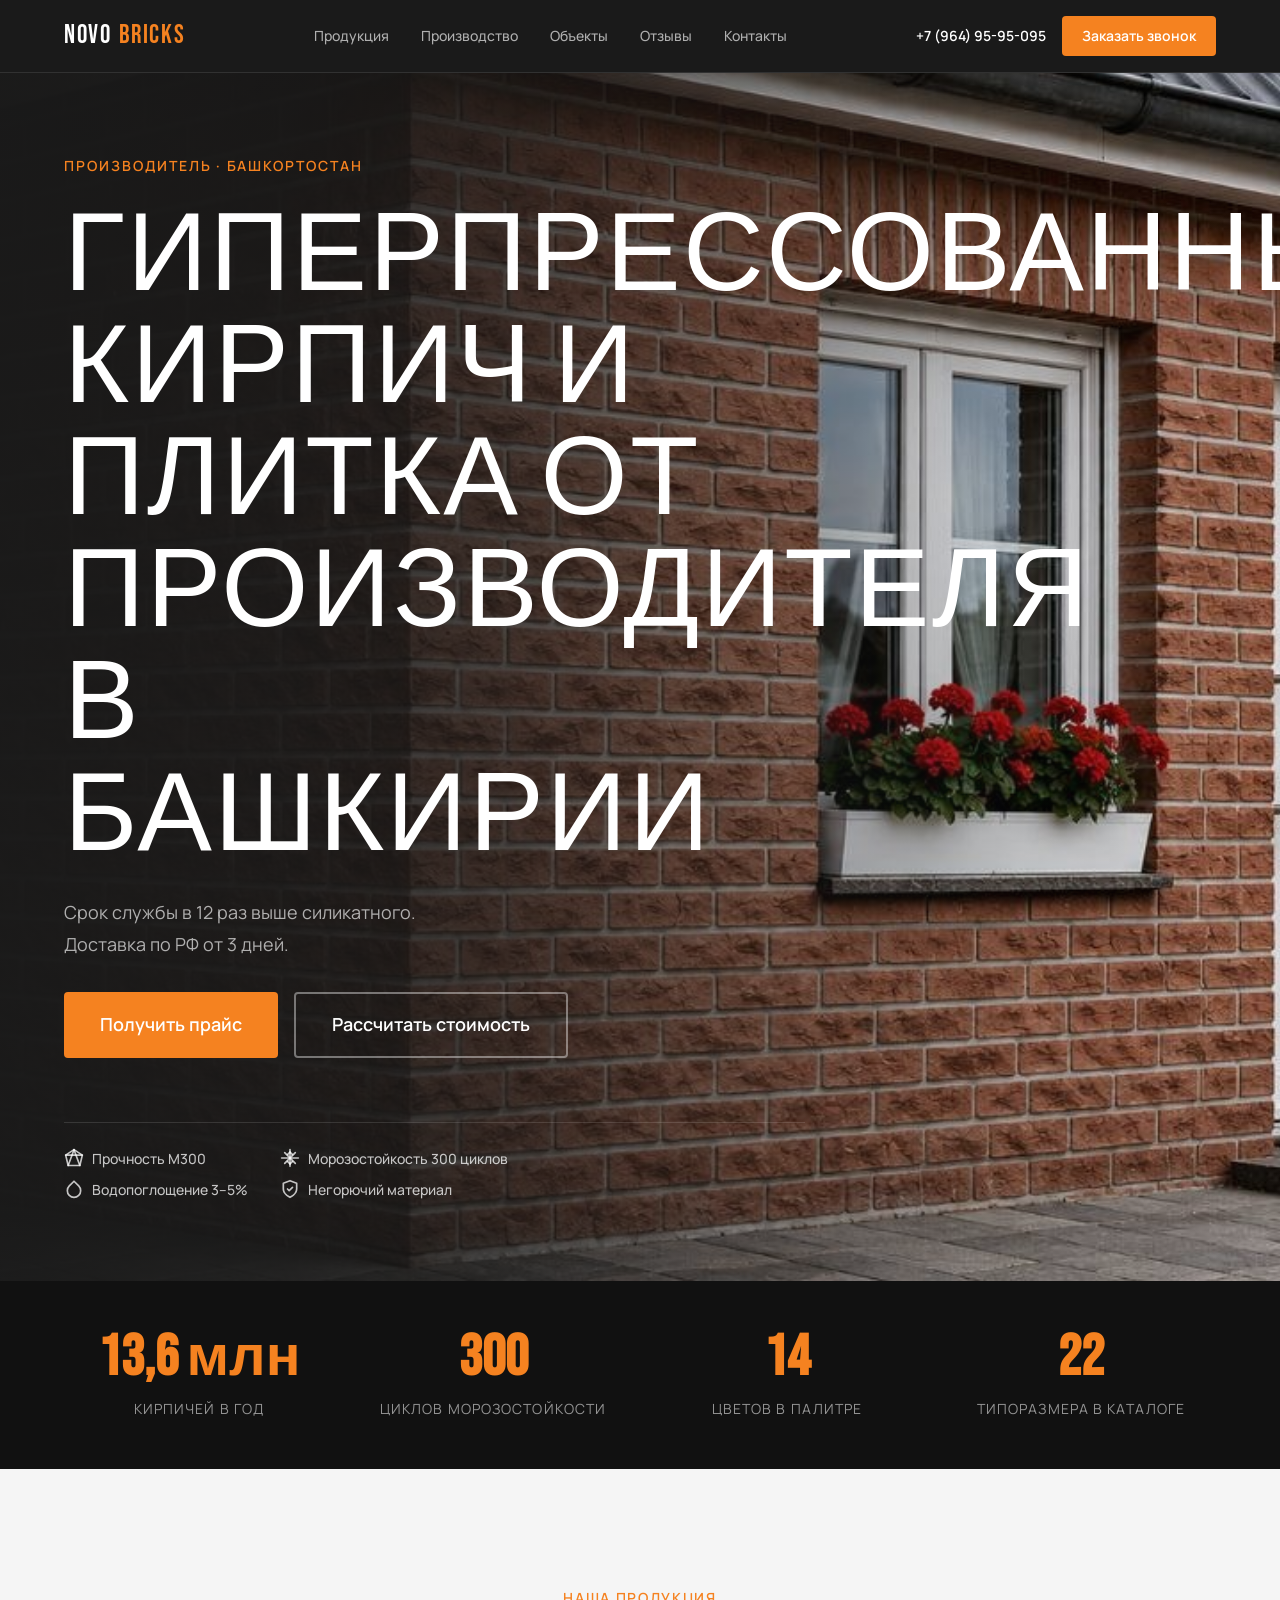
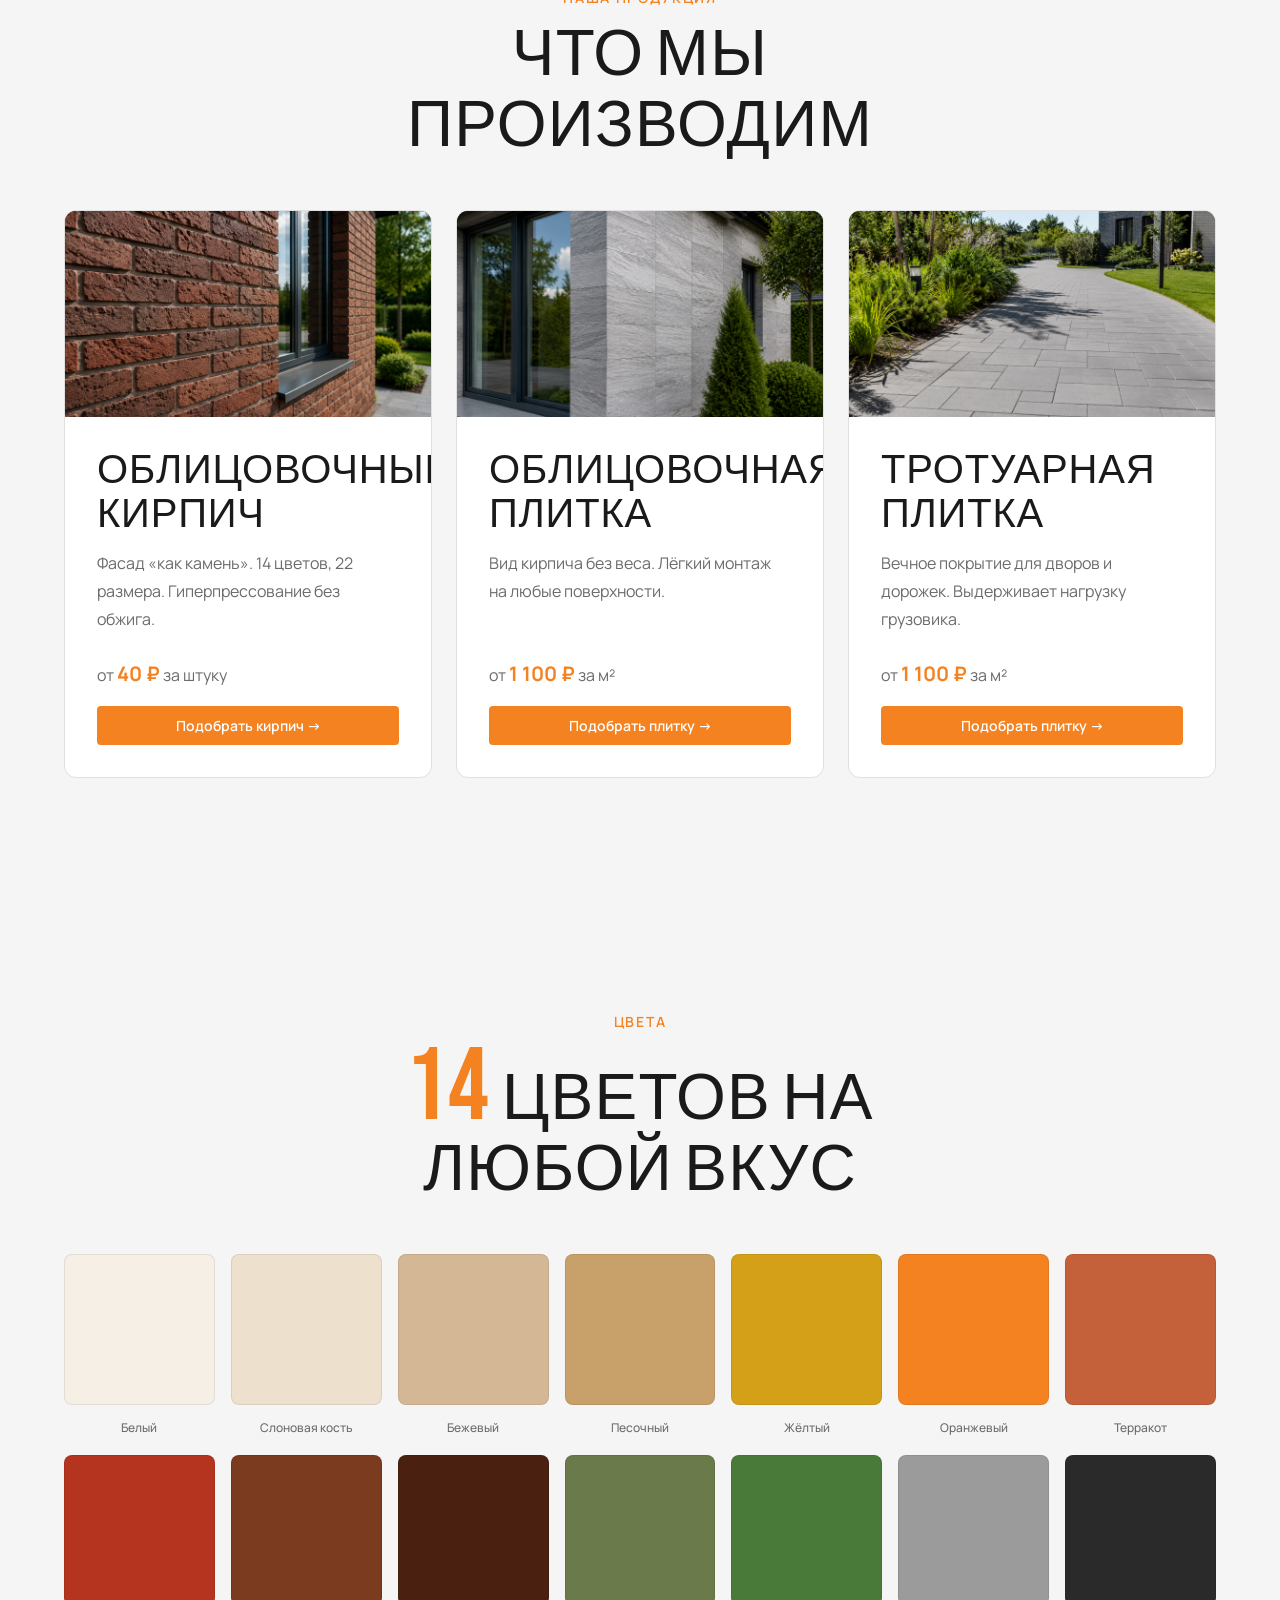
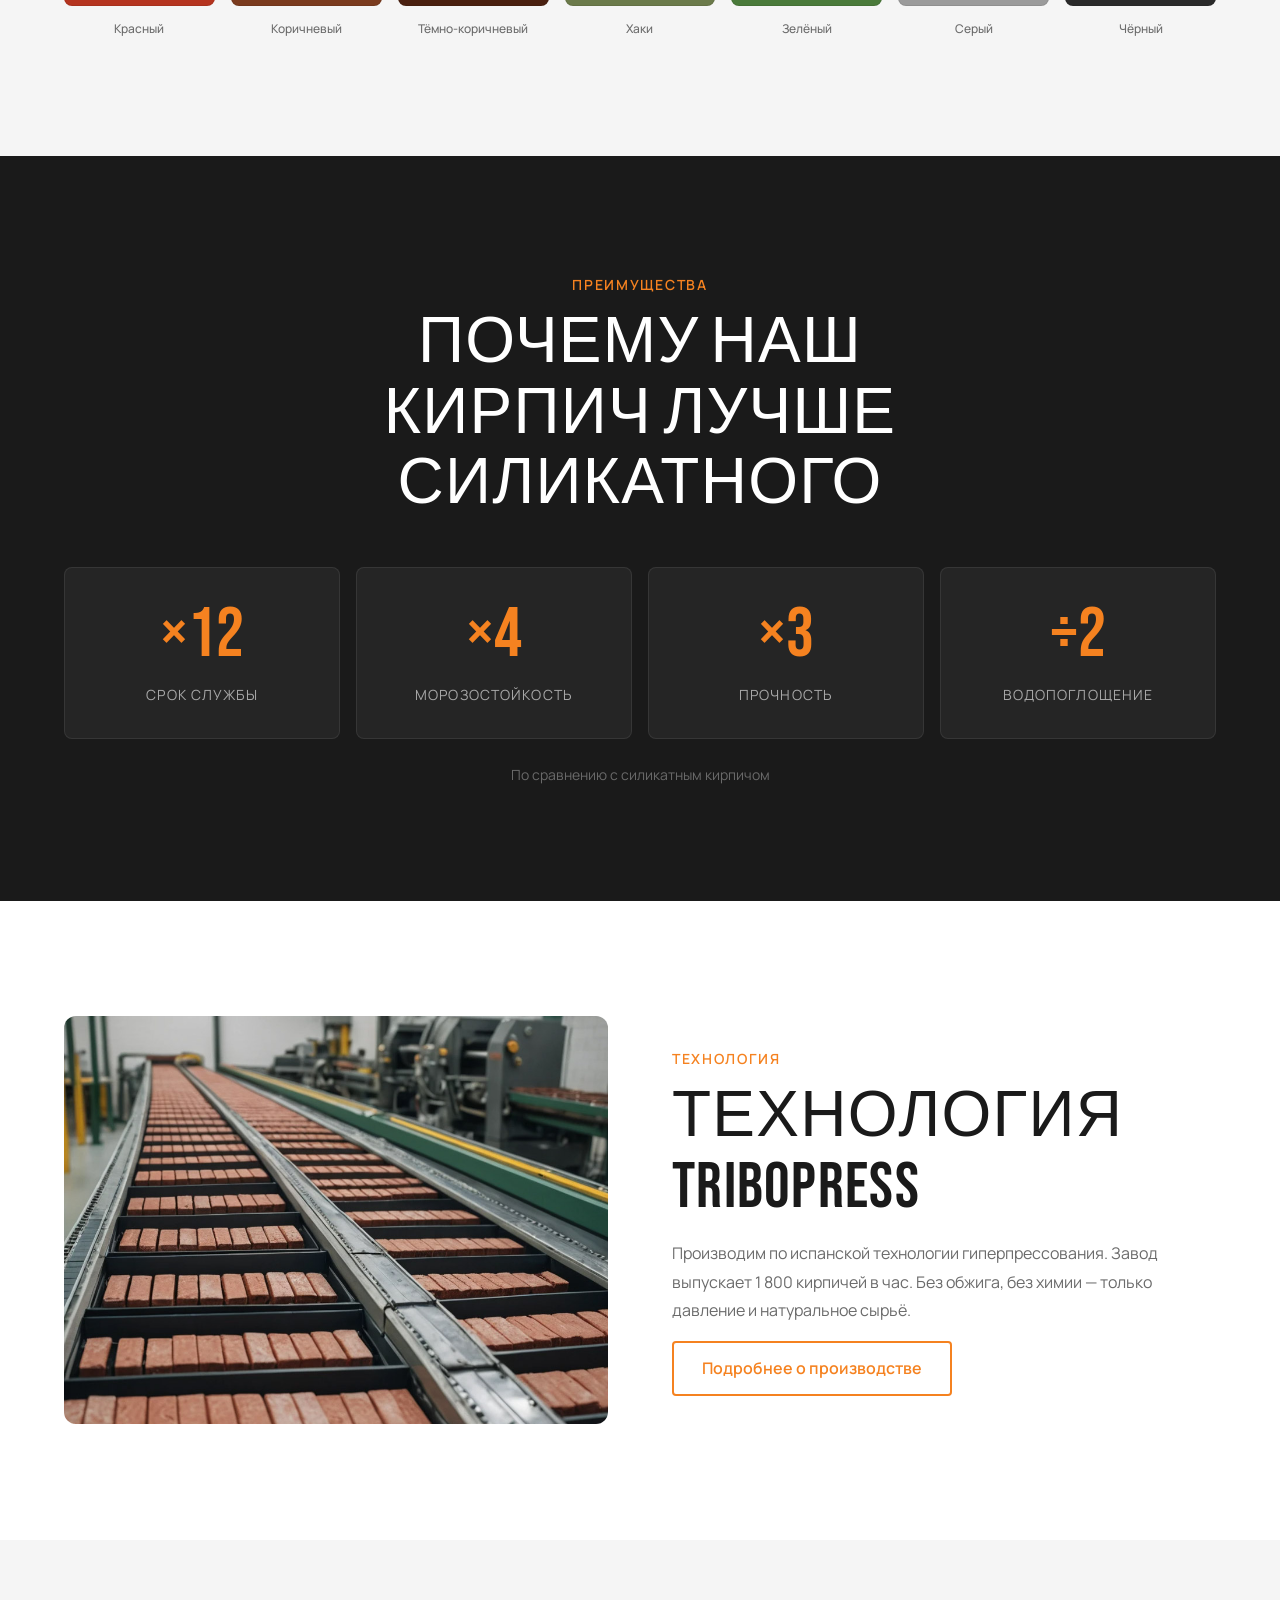
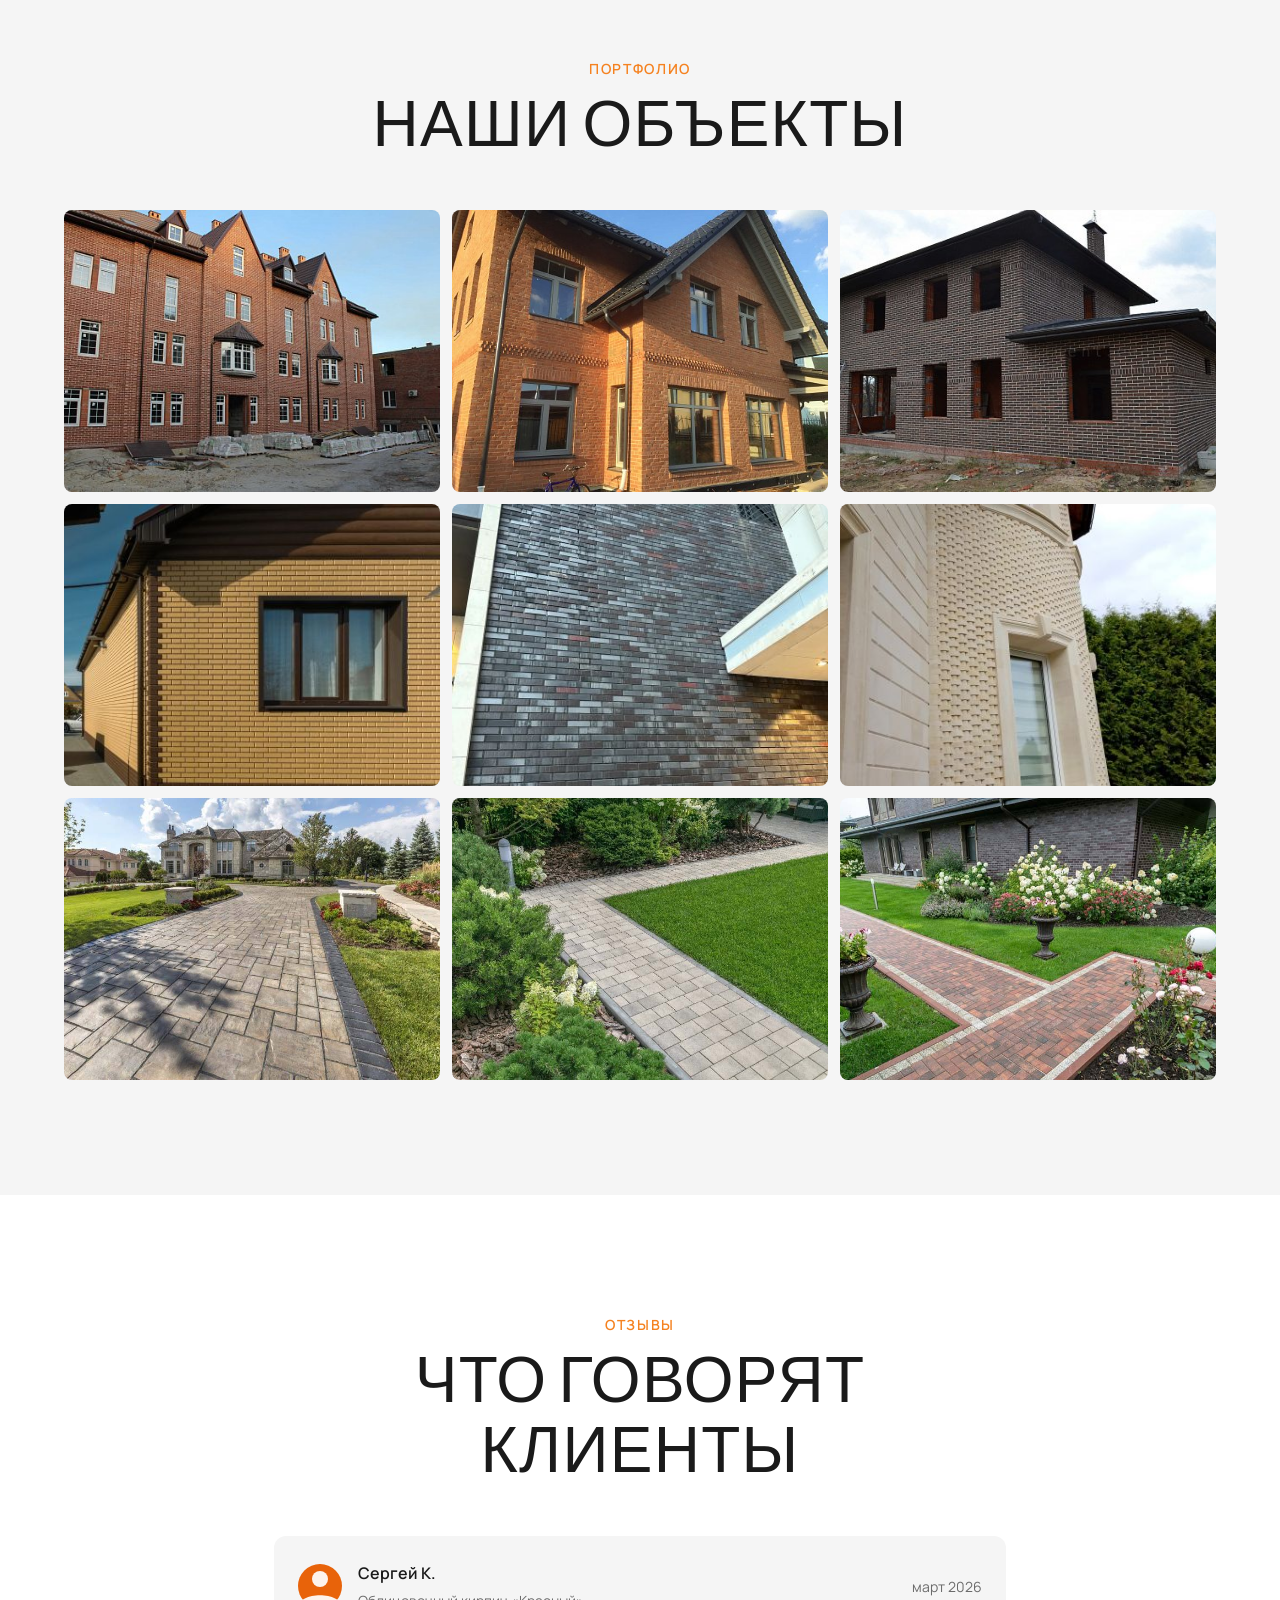
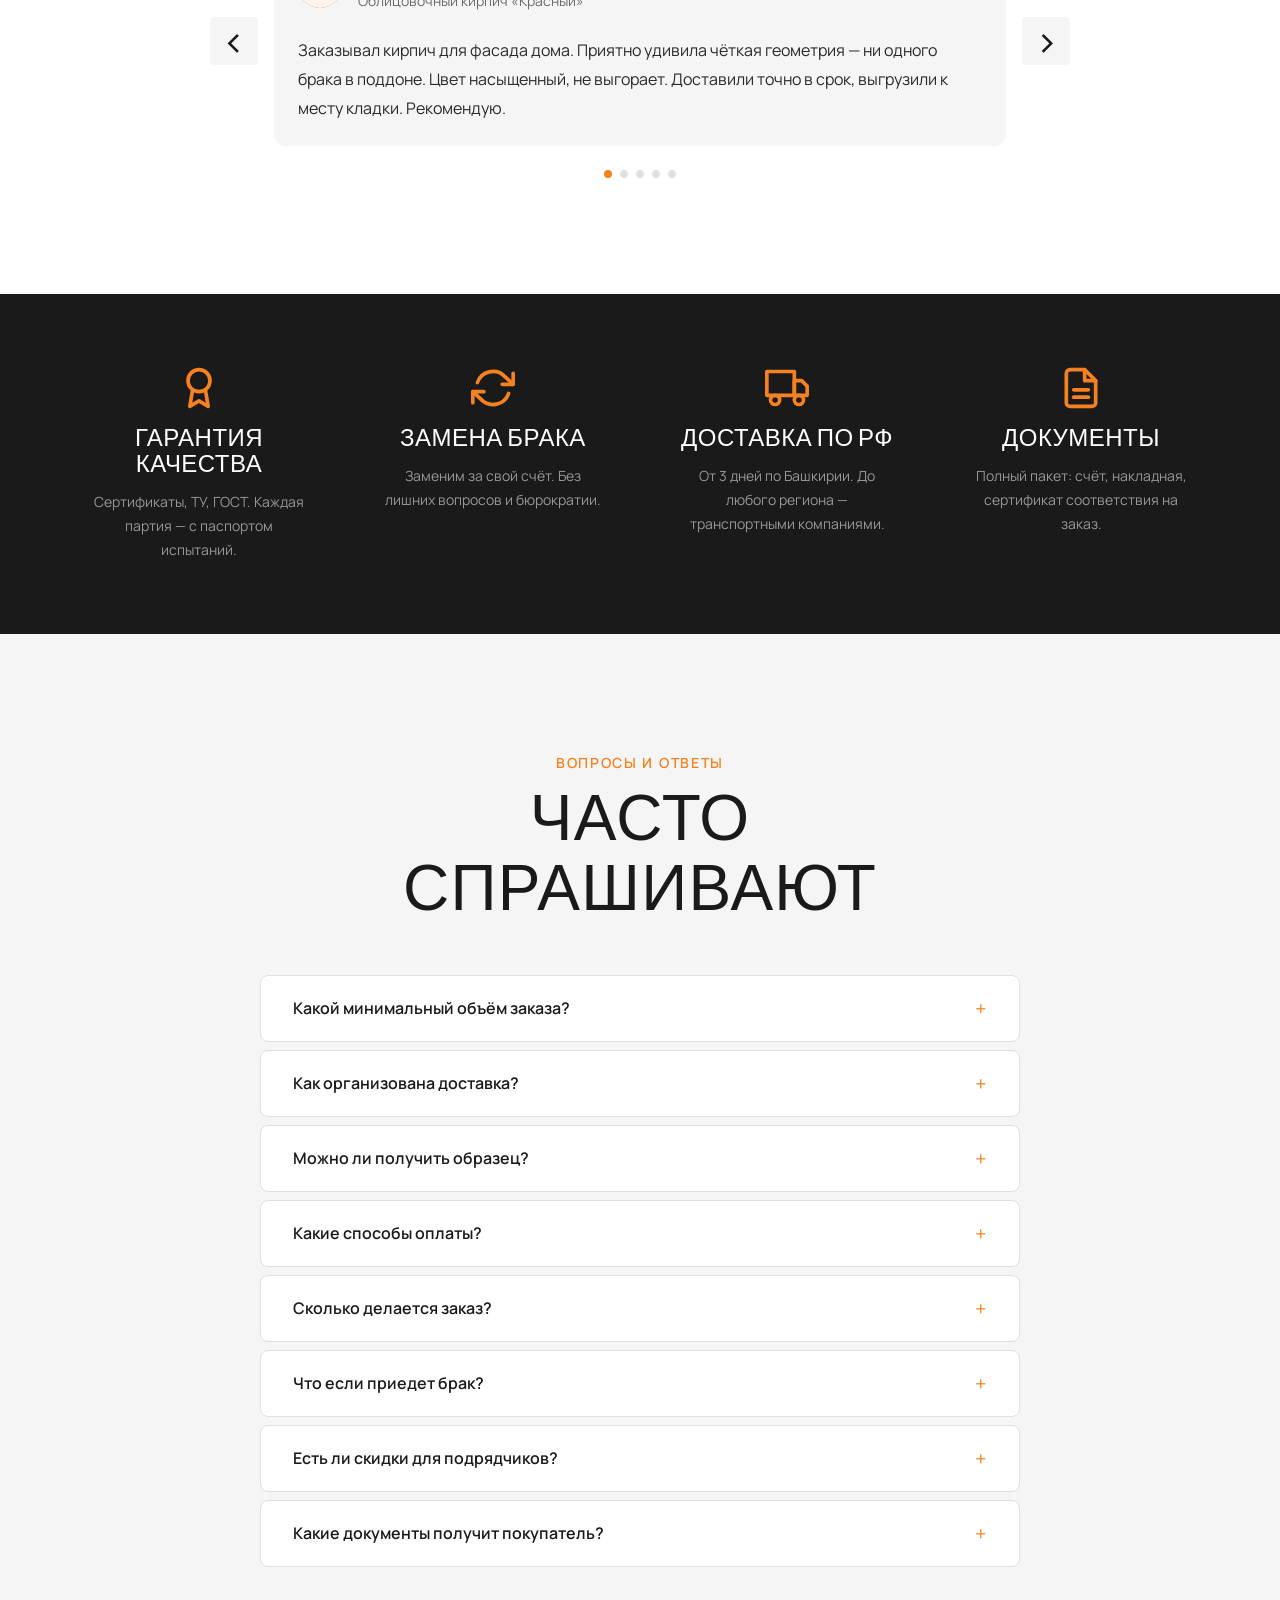
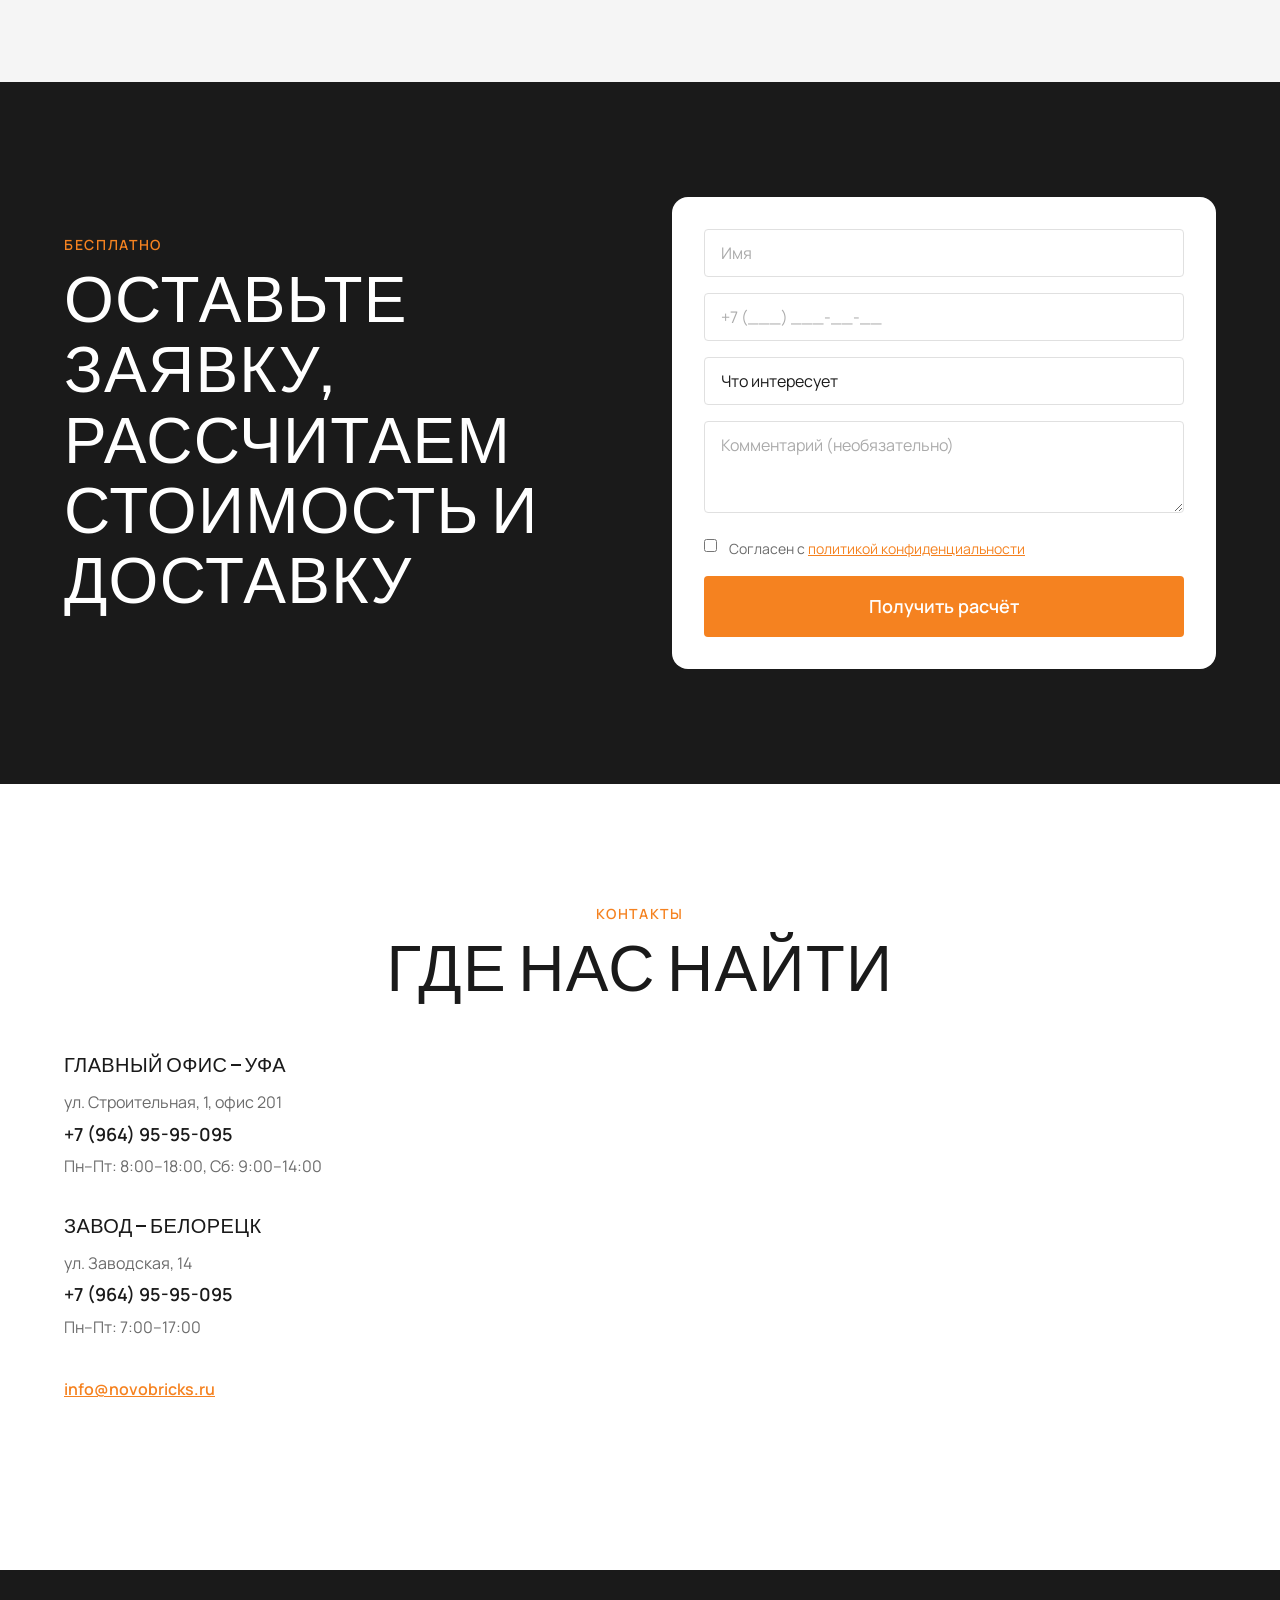
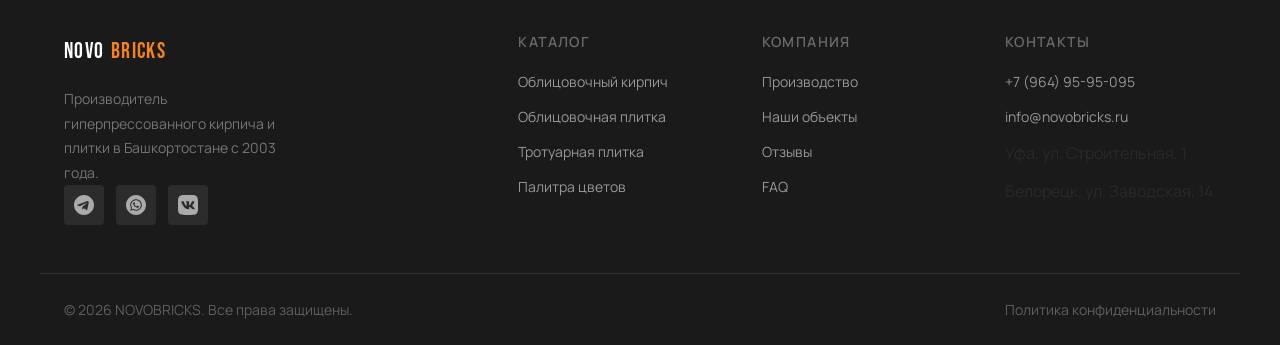
==== commit a0877c92: "feat: mobile carousels (products/palette/gallery) + hero and reviews mobile fixes" ====
--- a/index.html
+++ b/index.html
@@ -151,7 +151,10 @@
       <p class="section__label">Наша продукция</p>
       <h2 class="section__title">Что мы производим</h2>
     </div>
-    <div class="products__grid products__grid--3">
+    <div class="sl-outer" id="productsSlider">
+      <button class="sl-arrow sl-arrow--prev" id="productsPrev" aria-label="Назад">&#8249;</button>
+      <div class="sl-viewport">
+    <div class="products__grid products__grid--3 sl-track" id="productsTrack">
 
       <div class="product-card">
         <div class="product-card__image product-card__image--brick"></div>
@@ -184,6 +187,9 @@
       </div>
 
     </div>
+      </div><!-- /sl-viewport -->
+      <button class="sl-arrow sl-arrow--next" id="productsNext" aria-label="Вперёд">&#8250;</button>
+    </div><!-- /sl-outer -->
   </div>
 </section>
 
@@ -196,7 +202,10 @@
       <p class="section__label">Цвета</p>
       <h2 class="section__title"><span class="palette__num">14</span> цветов на любой вкус</h2>
     </div>
-    <div class="palette__grid">
+    <div class="sl-outer" id="paletteSlider">
+      <button class="sl-arrow sl-arrow--prev" id="palettePrev" aria-label="Назад">&#8249;</button>
+      <div class="sl-viewport">
+    <div class="palette__grid sl-track" id="paletteTrack">
       <div class="swatch"><div class="swatch__color" style="background:#F5EFE6"></div><span>Белый</span></div>
       <div class="swatch"><div class="swatch__color" style="background:#EDE0CC"></div><span>Слоновая кость</span></div>
       <div class="swatch"><div class="swatch__color" style="background:#D4B896"></div><span>Бежевый</span></div>
@@ -211,7 +220,10 @@
       <div class="swatch"><div class="swatch__color" style="background:#4A7A3A"></div><span>Зелёный</span></div>
       <div class="swatch"><div class="swatch__color" style="background:#9B9B9B"></div><span>Серый</span></div>
       <div class="swatch"><div class="swatch__color" style="background:#2A2A2A"></div><span>Чёрный</span></div>
-    </div>
+    </div><!-- /palette__grid -->
+      </div><!-- /sl-viewport -->
+      <button class="sl-arrow sl-arrow--next" id="paletteNext" aria-label="Вперёд">&#8250;</button>
+    </div><!-- /sl-outer -->
   </div>
 </section>
 
@@ -274,7 +286,10 @@
       <p class="section__label">Портфолио</p>
       <h2 class="section__title">Наши объекты</h2>
     </div>
-    <div class="gallery__grid">
+    <div class="sl-outer" id="gallerySlider">
+      <button class="sl-arrow sl-arrow--prev" id="galleryPrev" aria-label="Назад">&#8249;</button>
+      <div class="sl-viewport">
+    <div class="gallery__grid sl-track" id="galleryTrack">
       <div class="gallery__item" data-index="0" data-caption="Жилой дом, Уфа — Кирпич «Красный»"            style="background-image:url('images/Портфолио/кирпич1.jpg')"></div>
       <div class="gallery__item" data-index="1" data-caption="Коттедж, Белорецк — Кирпич «Коричневый»"      style="background-image:url('images/Портфолио/кирпич2.jpg')"></div>
       <div class="gallery__item" data-index="2" data-caption="ТЦ, Стерлитамак — Кирпич «Серый»"            style="background-image:url('images/Портфолио/кирпич3.jpg')"></div>
@@ -284,7 +299,10 @@
       <div class="gallery__item" data-index="6" data-caption="Детский сад, Салават — Тротуарная плитка"    style="background-image:url('images/Портфолио/плитка1.jpg')"></div>
       <div class="gallery__item" data-index="7" data-caption="Дорожки и патио, Уфа — Тротуарная плитка"   style="background-image:url('images/Портфолио/плитка2.jpg')"></div>
       <div class="gallery__item" data-index="8" data-caption="Бизнес-центр, Уфа — Тротуарная плитка"      style="background-image:url('images/Портфолио/плитка3.jpg')"></div>
-    </div>
+    </div><!-- /gallery__grid -->
+      </div><!-- /sl-viewport -->
+      <button class="sl-arrow sl-arrow--next" id="galleryNext" aria-label="Вперёд">&#8250;</button>
+    </div><!-- /sl-outer -->
   </div>
 </section>
 
--- a/css/style.css
+++ b/css/style.css
@@ -1919,3 +1919,132 @@
 .guarantee-item:hover .icon-refresh { animation: icon-spin   0.6s linear; }
 .guarantee-item:hover .icon-truck   { animation: icon-slide  0.6s ease; }
 .guarantee-item:hover .icon-file    { animation: icon-pulse  0.5s ease; }
+
+/* ================================
+   MOBILE SLIDER COMPONENT
+================================ */
+.sl-outer   { position: relative; }
+.sl-viewport { overflow: hidden; }
+.sl-clone   { pointer-events: none; user-select: none; }
+
+/* Arrows — hidden on desktop, shown on mobile */
+.sl-arrow {
+  display: none;
+  position: absolute;
+  top: 50%;
+  transform: translateY(-50%);
+  z-index: 10;
+  width: 34px;
+  height: 34px;
+  padding: 0;
+  border-radius: 50%;
+  background: rgba(255,255,255,0.95);
+  border: 1.5px solid var(--border);
+  box-shadow: 0 2px 8px rgba(0,0,0,0.18);
+  font-size: 1.5rem;
+  line-height: 1;
+  color: var(--dark);
+  cursor: pointer;
+  align-items: center;
+  justify-content: center;
+  transition: background var(--dur-fast), color var(--dur-fast), border-color var(--dur-fast);
+}
+.sl-arrow:hover { background: var(--orange); border-color: var(--orange); color: var(--white); }
+.sl-arrow--prev { left: 0; }
+.sl-arrow--next { right: 0; }
+
+/* ================================
+   MOBILE: hero + slider + reviews
+================================ */
+@media (max-width: 768px) {
+
+  /* ── HERO ── */
+  .hero__content {
+    max-width: 100%;
+    padding: var(--space-8) 0 var(--space-12);
+  }
+  .hero .container {
+    padding-left: var(--space-4);
+    padding-right: var(--space-4);
+    max-width: 100%;
+  }
+  .hero__title { font-size: clamp(1.9rem, 7.5vw, 2.8rem); }
+  .hero__desc  { font-size: var(--text-base); }
+  .btn--lg     { padding: 0.75rem 1.5rem; font-size: var(--text-base); }
+  .hero__facts { grid-template-columns: 1fr; gap: var(--space-2); }
+  .hero__bg {
+    background: linear-gradient(
+      to bottom,
+      rgba(26,26,26,0.94) 0%,
+      rgba(26,26,26,0.85) 55%,
+      rgba(26,26,26,0.62) 100%
+    );
+  }
+
+  /* ── SLIDERS ── */
+  .sl-arrow { display: flex; }
+  .sl-outer { padding: 0 42px; }
+
+  /* Products: 1 card per slide */
+  #productsTrack {
+    display: flex !important;
+    grid-template-columns: none !important;
+    gap: 0 !important;
+    will-change: transform;
+  }
+  #productsTrack .product-card {
+    min-width: 100%;
+    flex-shrink: 0;
+  }
+
+  /* Palette: 2 swatches per slide, no flex gap (padding used instead) */
+  #paletteTrack {
+    display: flex !important;
+    grid-template-columns: none !important;
+    gap: 0 !important;
+    align-items: flex-start;
+    will-change: transform;
+  }
+  #paletteTrack .swatch {
+    min-width: 50%;
+    flex-shrink: 0;
+    padding: 0 8px;
+    box-sizing: border-box;
+  }
+
+  /* Gallery: 1 item per slide */
+  #galleryTrack {
+    display: flex !important;
+    grid-template-columns: none !important;
+    gap: 0 !important;
+    will-change: transform;
+  }
+  #galleryTrack .gallery__item {
+    min-width: 100%;
+    flex-shrink: 0;
+    border-radius: var(--radius-md);
+  }
+
+  /* ── REVIEWS ── */
+  .reviews__wrap   { gap: var(--space-2); max-width: 100%; }
+  .reviews__arrow  { width: 36px; height: 36px; font-size: 1.4rem; flex-shrink: 0; }
+  .review-card     { padding: var(--space-4); }
+  .review-card__top { flex-wrap: wrap; row-gap: 4px; }
+  .review-card__date {
+    flex-basis: 100%;
+    padding-left: 60px;
+    white-space: normal;
+    font-size: var(--text-xs);
+    margin-top: -2px;
+  }
+  .review-card__product { font-size: 0.75rem; }
+  .review-card__text    { font-size: var(--text-sm); }
+
+  /* ── MISC SECTION FIXES ── */
+  .stats-dark__grid      { grid-template-columns: repeat(2, 1fr); }
+  .comparison__grid      { grid-template-columns: repeat(2, 1fr); }
+  .guarantees__grid      { grid-template-columns: repeat(2, 1fr); }
+  .production__inner     { grid-template-columns: 1fr; }
+  .section__head         { margin-bottom: var(--space-8); }
+  .faq-question          { padding: var(--space-4); font-size: var(--text-sm); }
+}
